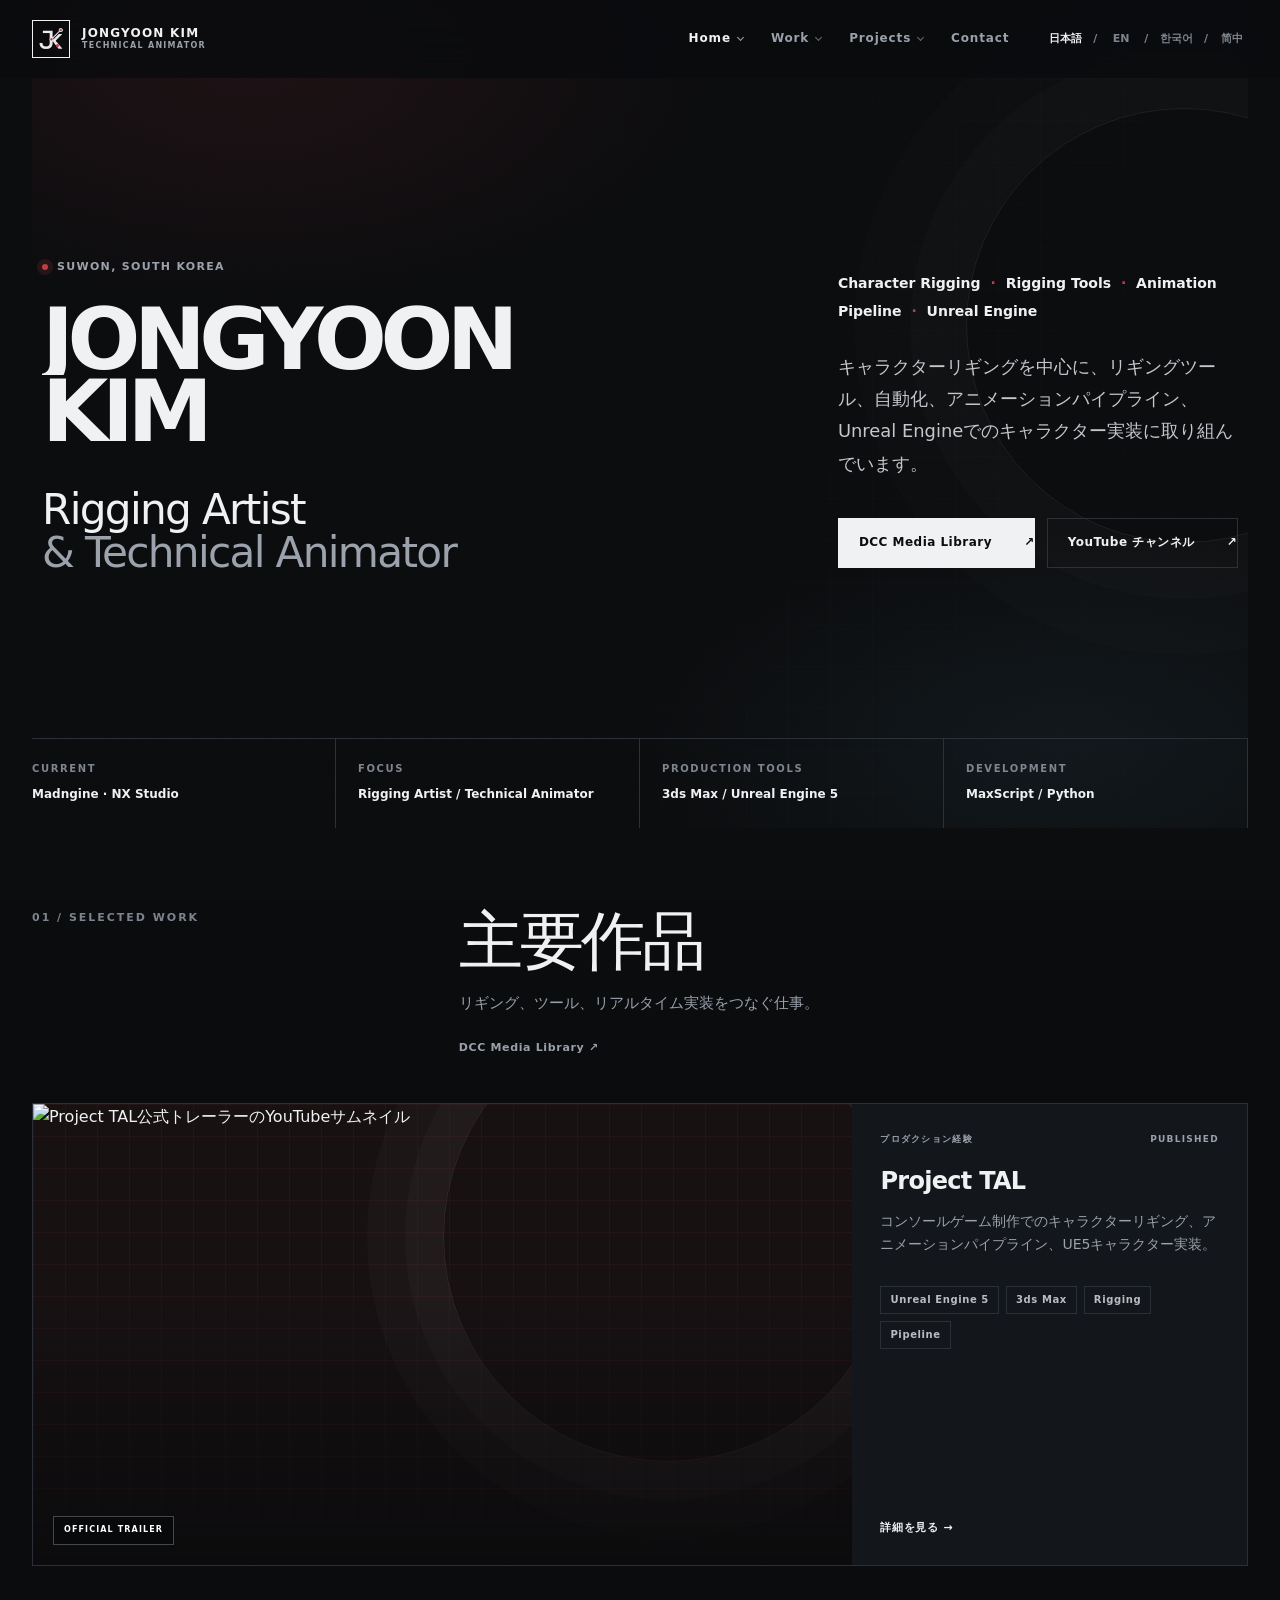
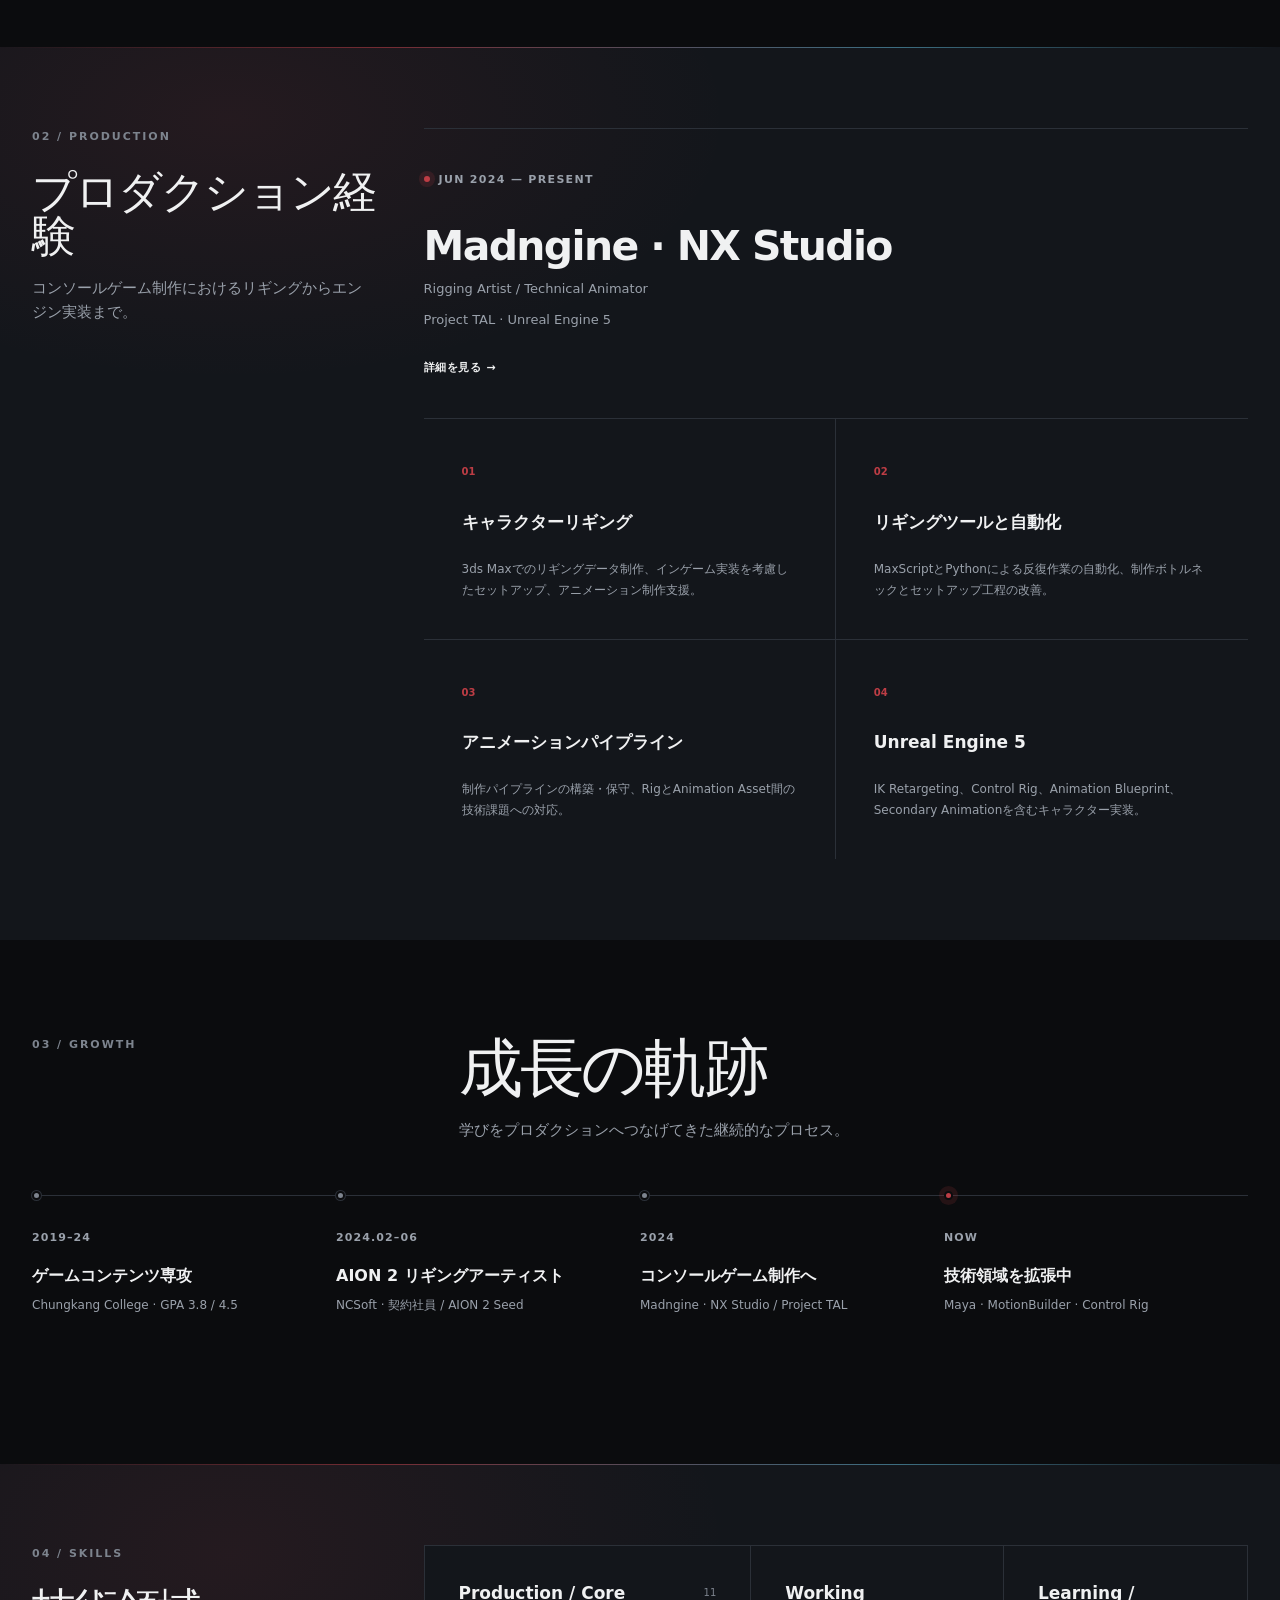
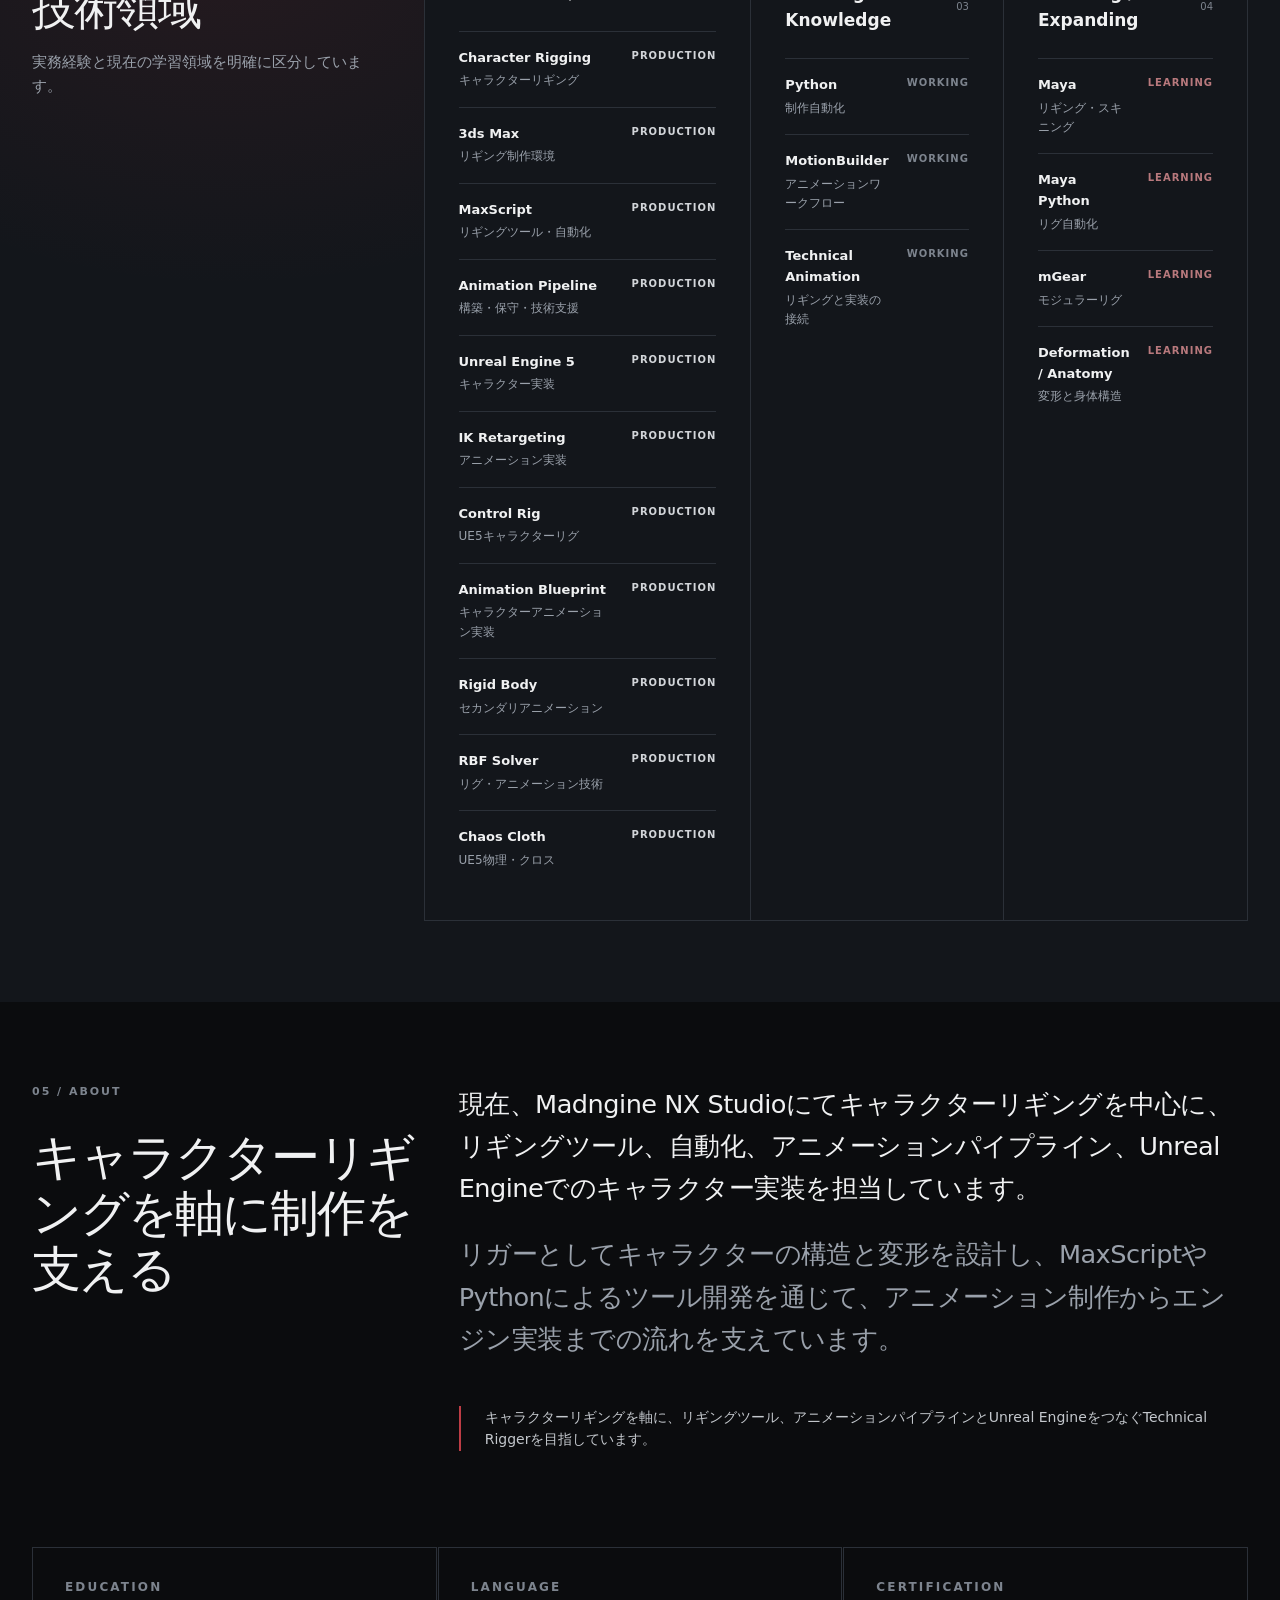
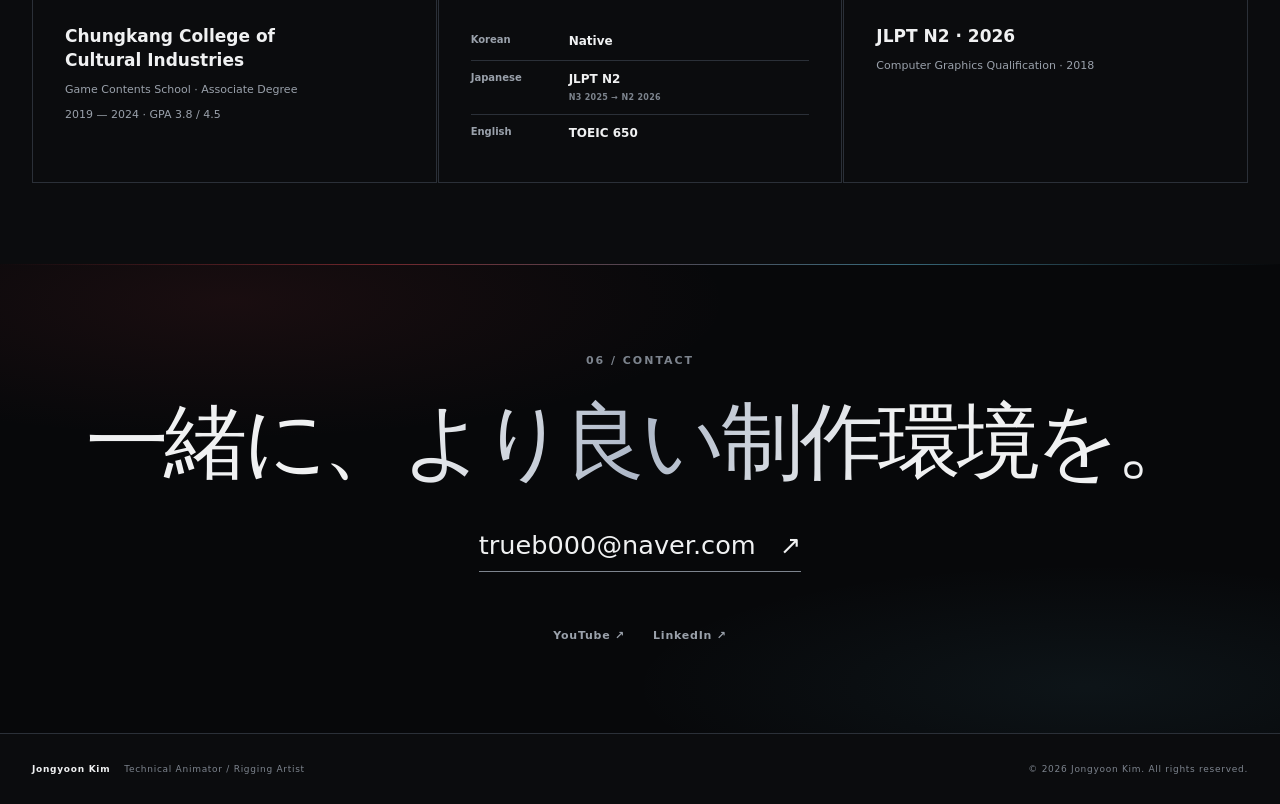
==== index.html @ de1202e3 "Reposition portfolio around rigging expertise" ====
<!doctype html>
<html lang="ja" data-theme="dark">
<head>
  <meta charset="utf-8">
  <meta name="viewport" content="width=device-width, initial-scale=1">
  <meta name="description" content="キャラクターリギング、アニメーションパイプライン、ツール開発、Unreal Engineでのキャラクター実装を専門とするTechnical Animator / Rigging Artist、Jongyoon Kimのポートフォリオ。">
  <meta property="og:title" content="Jongyoon Kim | Technical Animator & Rigging Artist">
  <meta property="og:description" content="Rigging, technical animation, production tools and Unreal Engine 5.">
  <meta property="og:type" content="website">
  <meta property="og:url" content="https://jongyoon-kim000000.github.io/portfolio/">
  <meta property="og:image" content="https://jongyoon-kim000000.github.io/portfolio/assets/icons/jongyoon-kim-mark.png">
  <meta property="og:site_name" content="Jongyoon Kim Portfolio">
  <meta name="twitter:card" content="summary">
  <meta name="theme-color" content="#0b0c0e">
  <link rel="canonical" href="https://jongyoon-kim000000.github.io/portfolio/">
  <link rel="icon" type="image/png" href="assets/icons/jongyoon-kim-mark.png">
  <title>Jongyoon Kim | Technical Animator & Rigging Artist</title>
  <link rel="stylesheet" href="css/reset.css">
  <link rel="stylesheet" href="css/style.css">
  <link rel="stylesheet" href="css/polish.css">
  <script src="data/profile.js" defer></script>
  <script src="data/projects.js" defer></script>
  <script src="data/timeline.js" defer></script>
  <script src="data/translations.js" defer></script>
  <script src="js/i18n.js" defer></script>
  <script src="js/projects.js" defer></script>
  <script src="js/main.js" defer></script>
  <script src="js/visuals.js" defer></script>
</head>
<body>
  <a class="skip-link" href="#main" data-i18n="accessibility.skip">Skip to content</a>

  <!-- Responsive global navigation -->
  <header class="site-header" data-header>
    <div class="shell header-inner">
      <a class="brand" href="#top" aria-label="Jongyoon Kim — Home">
        <span class="brand-mark" aria-hidden="true"><img src="assets/icons/jongyoon-kim-mark.png" alt=""></span>
        <span class="brand-copy">JONGYOON KIM<small>TECHNICAL ANIMATOR</small></span>
      </a>
      <button class="nav-toggle" type="button" aria-expanded="false" aria-controls="primary-nav">
        <span class="sr-only" data-i18n="nav.menu">Menu</span>
        <span></span><span></span>
      </button>
      <nav id="primary-nav" class="primary-nav" aria-label="Primary navigation">
        <div class="nav-item">
          <a href="index.html" aria-current="page" data-i18n="nav.home">Home</a>
          <div class="nav-sub">
            <a href="#work" data-i18n="work.title">主要作品</a>
            <a href="#production" data-i18n="nav.production">Production</a>
            <a href="#growth" data-i18n="nav.growth">Growth</a>
            <a href="#skills" data-i18n="nav.skills">Skills</a>
            <a href="#about" data-i18n="nav.about">About</a>
          </div>
        </div>
        <div class="nav-item">
          <a href="work.html" data-i18n="nav.work">Work</a>
          <div class="nav-sub">
            <a href="work.html" data-i18n="work.libraryCta">DCC Media Library</a>
            <a href="work.html?tool=max" data-i18n="media.category.max">3ds Max</a>
            <a href="work.html?tool=maya" data-i18n="media.category.maya">Maya</a>
            <a href="work.html?tool=motionbuilder" data-i18n="media.category.motionbuilder">MotionBuilder</a>
            <a href="work.html?tool=ue5" data-i18n="media.category.ue5">Unreal Engine 5</a>
          </div>
        </div>
        <div class="nav-item">
          <a href="projects/project-tal.html" data-i18n="nav.projects">Projects</a>
          <div class="nav-sub">
            <a href="projects/serva-me.html">SERVA ME</a>
            <a href="projects/aion2.html">AION 2</a>
            <a href="projects/project-tal.html" data-i18n="media.projectTal">Project TAL</a>
          </div>
        </div>
        <a href="#contact" data-i18n="nav.contact">Contact</a>
      </nav>
      <div class="language-switch" aria-label="Language">
        <button type="button" data-lang="ja" aria-label="日本語" aria-pressed="true">日本語</button>
        <span aria-hidden="true">/</span>
        <button type="button" data-lang="en" aria-label="English" aria-pressed="false">EN</button>
        <span aria-hidden="true">/</span>
        <button type="button" data-lang="ko" aria-label="한국어" aria-pressed="false">한국어</button>
        <span aria-hidden="true">/</span>
        <button type="button" data-lang="zh" aria-label="简体中文" aria-pressed="false">简中</button>
      </div>
    </div>
  </header>

  <main id="main">
    <!-- 01. Hero: career positioning in the first viewport -->
    <section id="top" class="hero shell">
      <div class="hero-grid">
        <div class="hero-copy">
          <p class="eyebrow"><span class="status-dot"></span><span data-i18n="hero.availability">Suwon, South Korea</span></p>
          <h1 aria-label="Jongyoon Kim"><span class="hero-name-line" aria-hidden="true">JONGYOON</span><span class="hero-name-line hero-name-line-second" aria-hidden="true">KIM</span></h1>
          <p class="hero-role">Rigging Artist<br><span>&amp; Technical Animator</span></p>
        </div>
        <div class="hero-intro">
          <p class="hero-focus">Character Rigging <i>·</i> Rigging Tools <i>·</i> Animation Pipeline <i>·</i> Unreal Engine</p>
          <p class="hero-summary" data-i18n="hero.summary">キャラクターリギングを中心に、リギングツール、自動化、アニメーションパイプライン、Unreal Engineでのキャラクター実装に取り組んでいます。</p>
          <div class="hero-actions">
            <a class="button button-primary" href="work.html"><span data-i18n="work.libraryCta">DCC Media Library</span><span aria-hidden="true">↗</span></a>
            <a class="button button-ghost" href="https://youtube.com/@lil_jong_lil" target="_blank" rel="noreferrer"><span data-i18n="hero.channelCta">YouTube Channel</span><span aria-hidden="true">↗</span></a>
          </div>
        </div>
      </div>
      <dl class="quick-info">
        <div><dt data-i18n="quick.current">Current</dt><dd>Madngine · NX Studio</dd></div>
        <div><dt data-i18n="quick.focus">Focus</dt><dd>Rigging Artist / Technical Animator</dd></div>
        <div><dt data-i18n="quick.tools">Production Tools</dt><dd>3ds Max / Unreal Engine 5</dd></div>
        <div><dt data-i18n="quick.development">Development</dt><dd>MaxScript / Python</dd></div>
      </dl>
    </section>

    <!-- Showreel is injected here only when profile.showreel.enabled is true. -->
    <section id="showreel" class="section shell" hidden></section>

    <!-- 03. Data-driven selected work -->
    <section id="work" class="section shell">
      <div class="section-heading">
        <p class="section-index">01 / SELECTED WORK</p>
        <div><h2 data-i18n="work.title">主要作品</h2><p data-i18n="work.intro">リギング、ツール、リアルタイム実装をつなぐ仕事。</p><a class="text-link work-library-cta" href="work.html"><span data-i18n="work.libraryCta">DCC Media Library</span> <span aria-hidden="true">↗</span></a></div>
      </div>
      <div id="project-grid" class="project-grid" aria-live="polite"></div>
    </section>

    <!-- 04. NDA-safe production experience -->
    <section id="production" class="section section-surface">
      <div class="shell">
        <div class="section-heading">
          <p class="section-index">02 / PRODUCTION</p>
          <div><h2 data-i18n="production.title">プロダクション経験</h2><p data-i18n="production.intro">コンソールゲーム制作におけるリギングからエンジン実装まで。</p></div>
        </div>
        <article class="production-card">
          <div class="production-meta">
            <p class="eyebrow"><span class="status-dot"></span>Jun 2024 — Present</p>
            <h3>Madngine · NX Studio</h3>
            <p>Rigging Artist / Technical Animator</p>
            <p>Project TAL · Unreal Engine 5</p>
            <a class="text-link" href="projects/project-tal.html" data-i18n="common.viewBreakdown">View Breakdown →</a>
          </div>
          <div class="responsibility-grid" id="responsibility-grid"></div>
        </article>
      </div>
    </section>

    <!-- 05. Career, technical and language growth -->
    <section id="growth" class="section shell">
      <div class="section-heading">
        <p class="section-index">03 / GROWTH</p>
        <div><h2 data-i18n="growth.title">成長の軌跡</h2><p data-i18n="growth.intro">学びをプロダクションへつなげてきた継続的なプロセス。</p></div>
      </div>
      <ol id="timeline" class="timeline"></ol>
      <div id="community-experience" class="community-experience"></div>
    </section>

    <!-- 06. Skills are grouped by honest status, not percentage bars. -->
    <section id="skills" class="section section-surface">
      <div class="shell">
        <div class="section-heading">
          <p class="section-index">04 / SKILLS</p>
          <div><h2 data-i18n="skills.title">技術領域</h2><p data-i18n="skills.intro">実務経験と現在の学習領域を明確に区分しています。</p></div>
        </div>
        <div id="skill-groups" class="skill-groups"></div>
      </div>
    </section>

    <!-- 07. Concise professional summary -->
    <section id="about" class="section shell about-grid">
      <div class="section-heading section-heading-stacked">
        <p class="section-index">05 / ABOUT</p>
        <h2 data-i18n="about.title">技術で制作の流れをつなぐ</h2>
      </div>
      <div class="about-copy">
        <p data-i18n="about.p1">現在、Madngine NX Studioにてキャラクターリギングを中心に、リギングツール、自動化、アニメーションパイプライン、Unreal Engineでのキャラクター実装を担当しています。</p>
        <p data-i18n="about.p2">リガーとしてキャラクターの構造と変形を設計し、MaxScriptやPythonによるツール開発を通じて、アニメーション制作からエンジン実装までの流れを支えています。</p>
        <blockquote data-i18n="about.goal">キャラクターリギングを軸に、リギングツール、アニメーションパイプラインとUnreal EngineをつなぐTechnical Riggerを目指しています。</blockquote>
      </div>
      <!-- Supporting credentials (merged into About) -->
      <div class="credentials">
        <article><p class="section-index" data-i18n="credentials.education">EDUCATION</p><h3>Chungkang College of<br>Cultural Industries</h3><p>Game Contents School · Associate Degree</p><p>2019 — 2024 · GPA 3.8 / 4.5</p></article>
        <article><p class="section-index" data-i18n="credentials.language">LANGUAGE</p><dl class="language-list"><div><dt data-i18n="credentials.koreanLabel">Korean</dt><dd data-i18n="credentials.native">Native</dd></div><div><dt data-i18n="credentials.japaneseLabel">Japanese</dt><dd>JLPT N2<small data-i18n="credentials.progress">N3 2025 → N2 2026</small></dd></div><div><dt data-i18n="credentials.englishLabel">English</dt><dd>TOEIC 650</dd></div></dl></article>
        <article><p class="section-index" data-i18n="credentials.certification">CERTIFICATION</p><h3>JLPT N2 · 2026</h3><p data-i18n="credentials.cg">Computer Graphics Qualification · 2018</p></article>
      </div>
    </section>

    <!-- 09. Public contact details only -->
    <section id="contact" class="contact section-surface">
      <div class="shell contact-inner">
        <p class="section-index">06 / CONTACT</p>
        <h2 data-i18n="contact.title">一緒に、より良い制作環境を。</h2>
        <a class="contact-email" href="mailto:trueb000@naver.com">trueb000@naver.com <span aria-hidden="true">↗</span></a>
        <div class="social-links">
          <a href="https://youtube.com/@lil_jong_lil" target="_blank" rel="noreferrer">YouTube ↗</a>
          <a href="https://www.linkedin.com/in/liljonglil" target="_blank" rel="noreferrer">LinkedIn ↗</a>
        </div>
      </div>
    </section>
  </main>

  <footer class="site-footer">
    <div class="shell"><div><strong>Jongyoon Kim</strong><span>Technical Animator / Rigging Artist</span></div><p>© <span id="current-year"></span> Jongyoon Kim. All rights reserved.</p></div>
  </footer>
</body>
</html>
---- css/style.css ----
:root{--bg-deep:#07080a;--bg:#0b0c0e;--surface:#13161b;--surface-2:#191d24;--surface-3:#20252e;--text:#f0f1f2;--muted:#9aa1ab;--faint:#7d848e;--border:#2b3038;--border-bright:rgba(255,255,255,.10);--accent:#bd3d45;--accent-bright:#e0565f;--accent-soft:rgba(189,61,69,.15);--accent-2:#5fb6d4;--accent-2-soft:rgba(95,182,212,.12);--grad-accent:linear-gradient(120deg,var(--accent-bright),var(--accent) 55%,#7c333c);--grad-duo:linear-gradient(135deg,rgba(189,61,69,.14),rgba(95,182,212,.09));--grad-line:linear-gradient(90deg,transparent,var(--accent) 30%,var(--accent-2) 70%,transparent);--grad-text:linear-gradient(105deg,#f0f1f2 30%,#aeb8c8 50%,#f0f1f2 70%);--glow-accent:0 0 44px rgba(189,61,69,.28);--glow-cyan:0 0 44px rgba(95,182,212,.20);--shadow-1:0 2px 10px rgba(0,0,0,.35);--shadow-2:0 14px 40px rgba(0,0,0,.45),0 0 0 1px var(--border-bright);--shadow-3:0 28px 80px rgba(0,0,0,.55),0 0 0 1px var(--border-bright);--ambient-red:radial-gradient(ellipse 60% 45% at 18% 8%,rgba(189,61,69,.10),transparent 65%);--ambient-cyan:radial-gradient(ellipse 55% 40% at 85% 90%,rgba(95,182,212,.07),transparent 65%);--shell:min(1240px,calc(100vw - 64px));--header:78px;--ease:cubic-bezier(.2,.7,.2,1);--ease-spring:cubic-bezier(.34,1.56,.64,1);--space-section:clamp(72px,9vh,104px);--space-heading:44px}
html{background:var(--bg);color:var(--text);font-family:Inter,"Noto Sans JP","Noto Sans KR",system-ui,-apple-system,BlinkMacSystemFont,"Segoe UI",sans-serif;font-size:16px}body{min-width:320px;background:var(--bg);line-height:1.6;overflow-x:hidden}.shell{width:var(--shell);margin-inline:auto}.sr-only{position:absolute;width:1px;height:1px;padding:0;margin:-1px;overflow:hidden;clip:rect(0,0,0,0);white-space:nowrap;border:0}.skip-link{position:fixed;z-index:1000;left:16px;top:-60px;background:var(--text);color:var(--bg);padding:10px 16px}.skip-link:focus{top:16px}a:focus-visible,button:focus-visible{outline:2px solid var(--text);outline-offset:4px}
.site-header{height:var(--header);position:fixed;inset:0 0 auto;z-index:100;background:rgba(11,12,14,.88);border-bottom:1px solid transparent;backdrop-filter:blur(18px);transition:border-color .2s}.site-header.is-scrolled{border-color:var(--border)}.header-inner{height:100%;display:flex;align-items:center;gap:36px}.brand{display:flex;align-items:center;gap:12px;margin-right:auto}.brand-mark{display:grid;place-items:center;width:38px;height:38px;border:1px solid var(--text);font-size:12px;font-weight:800;letter-spacing:.08em}.brand-copy{display:flex;flex-direction:column;font-size:12px;font-weight:750;letter-spacing:.1em;line-height:1.25}.brand-copy small{color:var(--muted);font-size:8px;letter-spacing:.16em}.primary-nav{display:flex;align-items:center;gap:28px}.primary-nav a{color:var(--muted);font-size:12px;font-weight:650;letter-spacing:.07em;transition:color .2s}.primary-nav a:hover,.primary-nav a[aria-current="true"]{color:var(--text)}.language-switch{display:flex;align-items:center;gap:7px;color:var(--faint);font-size:11px;font-weight:800;letter-spacing:.08em}.language-switch button{border:0;background:none;color:var(--faint);padding:4px;cursor:pointer}.language-switch button[aria-pressed="true"]{color:var(--text)}.nav-toggle{display:none;border:0;background:none;color:var(--text);padding:10px}.nav-toggle span:not(.sr-only){display:block;width:22px;height:1px;background:currentColor;margin:6px 0;transition:transform .2s}
.hero{min-height:min(92svh,900px);padding-top:calc(var(--header) + 72px);display:flex;flex-direction:column;justify-content:flex-end;background-image:var(--ambient-red),var(--ambient-cyan)}.hero-grid{display:grid;grid-template-columns:minmax(0,1.2fr) minmax(320px,.8fr);gap:9vw;align-items:end;margin:auto 0}.eyebrow{display:flex;align-items:center;gap:9px;color:var(--muted);font-size:11px;font-weight:700;letter-spacing:.12em;text-transform:uppercase}.status-dot{width:6px;height:6px;background:var(--accent);border-radius:50%;box-shadow:0 0 0 5px var(--accent-soft)}.hero h1{margin-top:22px;font-weight:800;letter-spacing:-.075em;line-height:.78}.hero-role{margin-top:36px;font-size:clamp(28px,3.3vw,52px);font-weight:300;letter-spacing:-.04em;line-height:1.02}.hero-role span{color:var(--muted)}.hero-intro{padding-bottom:6px}.hero-focus{max-width:590px;color:var(--text);font-size:14px;font-weight:650;line-height:2}.hero-focus i{color:var(--accent);font-style:normal;margin:0 5px}.hero-summary{max-width:600px;margin-top:26px;color:#c3c7cd;font-size:clamp(16px,1.4vw,20px);line-height:1.8}.hero-actions{display:flex;gap:12px;margin-top:38px}.button{min-height:50px;display:inline-flex;align-items:center;justify-content:space-between;gap:32px;padding:0 20px;border:1px solid var(--border);font-size:12px;font-weight:750;letter-spacing:.04em;transition:background .2s,border-color .2s,color .2s}.button-primary{background:var(--text);border-color:var(--text);color:var(--bg)}.button-primary:hover{background:var(--accent);border-color:var(--accent);color:#fff}.button-ghost:hover{border-color:var(--text)}.quick-info{display:grid;grid-template-columns:repeat(4,1fr);margin-top:56px;border-top:1px solid var(--border)}.quick-info>div{padding:22px 22px 24px 0;border-right:1px solid var(--border)}.quick-info>div:not(:first-child){padding-left:22px}.quick-info dt{color:var(--faint);font-size:9px;font-weight:800;letter-spacing:.16em;text-transform:uppercase}.quick-info dd{margin-top:8px;font-size:12px;font-weight:600}
.section{padding-block:var(--space-section)}.section-surface{position:relative;background-color:var(--surface);background-image:var(--ambient-red)}.section-surface::after{content:"";position:absolute;left:0;right:0;top:0;height:1px;background:var(--grad-line);opacity:.55}.section-heading{display:grid;grid-template-columns:1fr 2fr;gap:32px;margin-bottom:var(--space-heading);align-items:start}.section-heading h2{font-size:clamp(38px,5vw,72px);font-weight:500;letter-spacing:-.045em;line-height:1}.section-heading>div>p{max-width:580px;margin-top:18px;color:var(--muted);font-size:15px}.section-index{color:var(--faint);font-size:10px;font-weight:800;letter-spacing:.18em}.project-grid{display:grid;grid-template-columns:repeat(2,minmax(0,1fr));gap:18px}.project-card{border:1px solid var(--border);background:var(--surface);overflow:hidden;transition:transform .25s var(--ease),border-color .25s}.project-card:hover{transform:translateY(-4px);border-color:#4a4f56}.project-visual{aspect-ratio:16/9;position:relative;display:flex;align-items:flex-end;padding:24px;overflow:hidden;background-color:#121419;background-image:linear-gradient(rgba(255,255,255,.04) 1px,transparent 1px),linear-gradient(90deg,rgba(255,255,255,.04) 1px,transparent 1px);background-size:32px 32px}.project-visual::before{content:"";position:absolute;width:55%;aspect-ratio:1;border:1px solid rgba(255,255,255,.16);border-radius:50%;top:-20%;right:-5%;box-shadow:0 0 0 38px rgba(255,255,255,.025),0 0 0 76px rgba(255,255,255,.018)}.project-visual::after{content:"";position:absolute;left:0;right:0;bottom:0;height:60%;background:linear-gradient(transparent,rgba(8,9,11,.8))}.project-visual.production{background-color:#171112;background-image:linear-gradient(rgba(189,61,69,.08) 1px,transparent 1px),linear-gradient(90deg,rgba(189,61,69,.08) 1px,transparent 1px);background-size:32px 32px}.visual-label{position:relative;z-index:1;display:flex;flex-direction:column;font-size:clamp(26px,3.2vw,48px);font-weight:750;letter-spacing:-.05em;line-height:.9}.visual-label small{margin-bottom:10px;color:var(--muted);font-size:9px;letter-spacing:.16em}.project-card-body{padding:28px}.project-card-topline{display:flex;justify-content:space-between;gap:16px;color:var(--muted);font-size:9px;font-weight:750;letter-spacing:.14em;text-transform:uppercase}.project-card h3{margin-top:16px;font-size:24px;letter-spacing:-.03em}.project-card-summary{min-height:52px;margin-top:10px;color:var(--muted);font-size:14px}.tag-list{display:flex;flex-wrap:wrap;gap:7px;margin-top:24px}.tag{padding:5px 9px;border:1px solid var(--border);color:#b9bdc3;font-size:9px;font-weight:700;letter-spacing:.06em}.text-link{display:inline-block;margin-top:28px;font-size:11px;font-weight:750;letter-spacing:.06em}.project-card:hover .text-link{color:#fff}.production-card{display:grid;grid-template-columns:.78fr 1.22fr;border-top:1px solid var(--border)}.production-meta{padding:42px 48px 40px 0;border-right:1px solid var(--border)}.production-meta h3{margin-top:36px;font-size:clamp(28px,3.2vw,48px);letter-spacing:-.04em;line-height:1.1}.production-meta>p:not(.eyebrow){margin-top:10px;color:var(--muted);font-size:13px}.responsibility-grid{display:grid;grid-template-columns:repeat(2,1fr)}.responsibility{padding:38px;border-right:1px solid var(--border);border-bottom:1px solid var(--border)}.responsibility:nth-child(even){border-right:0}.responsibility:nth-last-child(-n+2){border-bottom:0}.responsibility .number{color:var(--accent);font-size:10px;font-weight:800}.responsibility h4{margin-top:26px;font-size:17px}.responsibility p{margin-top:10px;color:var(--muted);font-size:12px;line-height:1.75}.timeline{display:grid;grid-template-columns:repeat(auto-fit,minmax(0,1fr));position:relative}.timeline::before{content:"";position:absolute;left:0;right:0;top:7px;height:1px;background:var(--border)}.timeline-item{position:relative;padding:35px 28px 0 0}.timeline-item::before{content:"";position:absolute;top:3px;left:0;width:9px;height:9px;border:2px solid var(--bg);background:var(--faint);border-radius:50%;box-shadow:0 0 0 1px var(--border)}.timeline-item.current::before{background:var(--accent);box-shadow:0 0 0 5px var(--accent-soft)}.timeline-year{color:var(--muted);font-size:11px;font-weight:800;letter-spacing:.1em}.timeline-item h3{margin-top:16px;font-size:16px;line-height:1.35}.timeline-item p{margin-top:10px;color:var(--muted);font-size:11px}.skill-groups{display:grid;grid-template-columns:1.15fr .85fr .85fr;gap:1px;background:var(--border);border:1px solid var(--border)}.skill-group{background:var(--surface);padding:34px}.skill-group-heading{display:flex;align-items:center;justify-content:space-between;padding-bottom:24px;border-bottom:1px solid var(--border)}.skill-group-heading h3{font-size:17px}.skill-count{color:var(--faint);font-size:10px}.skill-list li{display:flex;align-items:flex-start;justify-content:space-between;gap:18px;padding:16px 0;border-bottom:1px solid var(--border)}.skill-list li:last-child{border-bottom:0}.skill-name{font-size:13px;font-weight:650}.skill-detail{display:block;margin-top:3px;color:var(--muted);font-size:10px;font-weight:400}.skill-status{flex:none;color:var(--faint);font-size:8px;font-weight:800;letter-spacing:.1em;text-transform:uppercase}.skill-status.production{color:#d2d5d9}.skill-status.learning{color:#b8797d}.about-grid{display:grid;grid-template-columns:1fr 2fr;gap:32px}.section-heading-stacked{display:block;margin:0}.section-heading-stacked h2{max-width:420px;margin-top:30px}.about-copy{max-width:780px}.about-copy>p{font-size:clamp(18px,2vw,26px);font-weight:350;letter-spacing:-.02em;line-height:1.65}.about-copy>p+p{margin-top:24px;color:var(--muted)}.about-copy blockquote{margin-top:46px;padding-left:24px;border-left:2px solid var(--accent);color:#c4c8cd;font-size:14px}.credentials{grid-column:1/-1;display:grid;grid-template-columns:repeat(3,1fr);gap:1px;margin-top:64px}.credentials article{padding:30px 32px;border:1px solid var(--border)}.credentials h3{margin-top:28px;font-size:17px;line-height:1.4}.credentials article>p:not(.section-index){margin-top:8px;color:var(--muted);font-size:11px}.contact{padding-block:88px;background-color:var(--bg-deep);background-image:var(--ambient-red),var(--ambient-cyan)}.contact-inner{text-align:center}.contact h2{margin-top:28px;font-size:clamp(42px,6.5vw,92px);font-weight:450;letter-spacing:-.055em;line-height:1.05;color:transparent;background:var(--grad-text);background-clip:text;-webkit-background-clip:text}.contact-email{display:inline-flex;gap:24px;margin-top:40px;padding-bottom:5px;border-bottom:1px solid var(--faint);font-size:clamp(17px,2vw,26px)}.social-links{display:flex;justify-content:center;flex-wrap:wrap;gap:28px;margin-top:55px}.social-links a{color:var(--muted);font-size:11px;font-weight:700;letter-spacing:.07em}.social-links a:hover{color:var(--text)}.site-footer{border-top:1px solid var(--border);padding-block:28px}.site-footer .shell{display:flex;justify-content:space-between;align-items:center;color:var(--faint);font-size:9px;letter-spacing:.08em}.site-footer .shell>div{display:flex;gap:14px}.site-footer strong{color:var(--text)}
@media(max-width:900px){:root{--shell:min(100% - 40px,760px)}.primary-nav{position:fixed;inset:var(--header) 0 auto;background:var(--bg);border-bottom:1px solid var(--border);padding:28px 20px;display:none;flex-direction:column;align-items:flex-start;gap:22px}.primary-nav.is-open{display:flex}.primary-nav a{font-size:16px}.nav-toggle{display:block}.language-switch{margin-left:0}.hero{min-height:auto;padding-top:150px}.hero-grid{grid-template-columns:1fr;gap:60px}.hero-intro{max-width:660px}.quick-info{grid-template-columns:repeat(2,1fr)}.quick-info>div:nth-child(2){border-right:0}.quick-info>div:nth-child(n+3){border-top:1px solid var(--border)}.section-heading,.about-grid{grid-template-columns:1fr;gap:24px}.project-grid{grid-template-columns:1fr}.project-card-summary{min-height:0}.production-card{grid-template-columns:1fr}.production-meta{border-right:0;border-bottom:1px solid var(--border);padding-right:0}.timeline{grid-template-columns:repeat(2,1fr);gap:38px 0}.timeline::before{display:none}.timeline-item{padding-top:24px;border-top:1px solid var(--border)}.timeline-item::before{top:-5px}.skill-groups{grid-template-columns:1fr}.credentials{grid-template-columns:1fr}.site-footer .shell{align-items:flex-start}.site-footer .shell>div{flex-direction:column;gap:2px}}
@media(max-width:600px){:root{--shell:calc(100% - 32px);--header:68px}.brand-copy{display:none}.header-inner{gap:14px}.nav-toggle{margin-left:auto}.language-switch{order:2}.hero{padding-top:120px}.hero-role{margin-top:26px}.hero-actions{flex-direction:column;align-items:stretch}.quick-info{grid-template-columns:1fr}.quick-info>div,.quick-info>div:not(:first-child){padding:18px 0;border-right:0;border-top:1px solid var(--border)}.section-heading{margin-bottom:42px}.section-heading h2{font-size:38px}.project-card-body{padding:22px}.production-meta{padding-top:30px}.responsibility-grid{grid-template-columns:1fr}.responsibility,.responsibility:nth-child(even),.responsibility:nth-last-child(-n+2){padding:28px 0;border-right:0;border-bottom:1px solid var(--border)}.responsibility:last-child{border-bottom:0}.timeline{grid-template-columns:1fr;gap:28px}.skill-group{padding:26px 22px}.about-copy>p{font-size:18px}.credentials article{padding:26px 22px}.contact{padding-block:80px}.contact h2{font-size:42px}.site-footer .shell{flex-direction:column;gap:20px}}
@media(prefers-reduced-motion:reduce){html{scroll-behavior:auto}*,*::before,*::after{animation-duration:.01ms!important;animation-iteration-count:1!important;transition-duration:.01ms!important}}
.community-experience{margin-top:64px}.community-card{display:grid;grid-template-columns:1fr 2fr;gap:32px;padding:34px;border:1px solid var(--border);background:linear-gradient(110deg,var(--surface),rgba(189,61,69,.055))}.community-card h3{margin-top:16px;font-size:24px;letter-spacing:-.03em}.community-card .community-period{color:var(--muted);font-size:11px}.community-copy{display:grid;grid-template-columns:1fr 1fr;gap:18px}.community-copy div{padding:20px;border-left:1px solid var(--border)}.community-copy strong{display:block;font-size:12px}.community-copy p{margin-top:8px;color:var(--muted);font-size:11px;line-height:1.75}@media(max-width:700px){.community-card,.community-copy{grid-template-columns:1fr}.community-copy div{padding:18px 0;border-left:0;border-top:1px solid var(--border)}}
.project-thumbnail{position:absolute;inset:0;width:100%;height:100%;object-fit:cover;transition:transform .45s var(--ease)}.project-card:hover .project-thumbnail{transform:scale(1.025)}.media-source{position:absolute;z-index:2;left:20px;bottom:20px;padding:7px 10px;background:rgba(8,9,11,.82);border:1px solid rgba(255,255,255,.25);color:#fff;font-size:8px;font-weight:800;letter-spacing:.14em}.project-grid.is-single{grid-template-columns:1fr}.project-grid>.project-card:first-child{grid-column:1/-1}.project-grid>.project-card:first-child>a{display:grid;grid-template-columns:minmax(0,1.35fr) minmax(330px,.65fr)}.project-grid>.project-card:first-child .project-visual{aspect-ratio:16/9}.project-grid>.project-card:first-child .project-card-body{display:flex;flex-direction:column;justify-content:center}.project-grid>.project-card:first-child .text-link{margin-top:auto;padding-top:28px}@media(max-width:900px){.project-grid>.project-card:first-child>a{display:block}.project-grid>.project-card:first-child .text-link{margin-top:28px;padding-top:0}}
.hero{--motion-x:0;--motion-y:0;position:relative;isolation:isolate}.hero>*{position:relative;z-index:1}.hero::before{content:"";position:absolute;z-index:0;inset:var(--header) -18vw 0 38%;pointer-events:none;opacity:.28;background-image:linear-gradient(rgba(255,255,255,.035) 1px,transparent 1px),linear-gradient(90deg,rgba(255,255,255,.035) 1px,transparent 1px);background-size:42px 42px;mask-image:linear-gradient(110deg,transparent 4%,#000 45%,transparent 92%);transform:translate(calc(var(--motion-x) * -7px),calc(var(--motion-y) * -7px));animation:hero-grid-drift 18s linear infinite}.hero::after{content:"";position:absolute;z-index:0;width:clamp(260px,34vw,560px);aspect-ratio:1;right:-12vw;top:12vh;border:1px solid rgba(255,255,255,.08);border-radius:50%;pointer-events:none;box-shadow:0 0 0 56px rgba(255,255,255,.012),0 0 0 112px rgba(255,255,255,.008);transform:translate(calc(var(--motion-x) * 12px),calc(var(--motion-y) * 12px));transition:transform .8s var(--ease);animation:hero-orbit-breathe 8s ease-in-out infinite}.hero h1{overflow:visible}.hero-name-line{display:block;width:max-content;transform-origin:left bottom;animation:hero-name-in .9s var(--ease) both}.hero-name-line-second{animation-delay:.12s}.hero .eyebrow{animation:hero-rise-in .65s .05s var(--ease) both}.hero-role{animation:hero-rise-in .75s .28s var(--ease) both}.hero-intro{animation:hero-rise-in .75s .4s var(--ease) both}.quick-info{animation:hero-rise-in .7s .56s var(--ease) both}.status-dot{animation:status-pulse 2.8s ease-in-out infinite}@keyframes hero-name-in{from{opacity:0;transform:translateY(52px) skewY(3deg)}to{opacity:1;transform:translateY(0) skewY(0)}}@keyframes hero-rise-in{from{opacity:0;transform:translateY(22px)}to{opacity:1;transform:translateY(0)}}@keyframes hero-grid-drift{to{background-position:42px 42px}}@keyframes hero-orbit-breathe{0%,100%{opacity:.55}50%{opacity:1}}@keyframes status-pulse{0%,100%{box-shadow:0 0 0 5px var(--accent-soft)}50%{box-shadow:0 0 0 9px rgba(189,61,69,0)}}@media(max-width:900px){.hero::before{inset:var(--header) -20vw 0 20%}.hero::after{right:-28vw;top:18vh}}@media(prefers-reduced-motion:reduce){.hero::before,.hero::after,.hero-name-line,.hero .eyebrow,.hero-role,.hero-intro,.quick-info,.status-dot{animation:none!important}.hero::before,.hero::after{transform:none!important}}
.language-list{margin-top:26px}.language-list>div{display:grid;grid-template-columns:86px 1fr;gap:12px;padding:9px 0;border-bottom:1px solid var(--border)}.language-list>div:last-child{border-bottom:0}.language-list dt{color:var(--muted);font-size:10px;font-weight:650}.language-list dd{color:var(--text);font-size:12px;font-weight:700}.language-list small{display:block;margin-top:3px;color:var(--faint);font-size:8px;font-weight:600;letter-spacing:.04em}
.nav-item{position:relative;height:var(--header);display:flex;align-items:center}.nav-item>a{display:inline-flex;align-items:center;gap:7px;color:var(--muted);font-size:12px;font-weight:650;letter-spacing:.07em;transition:color .2s}.nav-item>a::after{content:"";width:5px;height:5px;margin-top:-3px;border-right:1px solid currentColor;border-bottom:1px solid currentColor;transform:rotate(45deg);opacity:.65}.nav-item:hover>a,.nav-item:focus-within>a{color:var(--text)}.nav-sub{position:absolute;top:100%;left:-22px;min-width:212px;padding:10px 0;background:rgba(13,15,18,.96);backdrop-filter:blur(16px);border:1px solid var(--border);box-shadow:var(--shadow-2);opacity:0;visibility:hidden;transform:translateY(10px);transition:opacity .2s var(--ease),transform .2s var(--ease),visibility .2s}.nav-sub::before{content:"";position:absolute;top:0;left:0;right:0;height:1px;background:var(--grad-line);opacity:.7}.nav-item:hover .nav-sub,.nav-item:focus-within .nav-sub{opacity:1;visibility:visible;transform:translateY(0)}.nav-sub a{display:block;padding:10px 22px;color:var(--muted);font-size:11px;font-weight:650;letter-spacing:.06em;transition:color .15s,background .15s}.nav-sub a:hover{color:var(--text);background:rgba(255,255,255,.045)}.button{white-space:nowrap}@media(max-width:900px){.nav-item{display:block;height:auto}.nav-item>a{font-size:16px}.nav-item>a::after{display:none}.nav-sub{position:static;opacity:1;visibility:visible;transform:none;background:none;border:0;box-shadow:none;backdrop-filter:none;min-width:0;margin:12px 0 4px 2px;padding:0 0 0 16px;border-left:1px solid var(--border);display:grid;gap:14px}.nav-sub::before{display:none}.nav-sub a{padding:0;font-size:13px}}
.hero-name-line{color:transparent;background:linear-gradient(110deg,#f0f1f2 0%,#f0f1f2 38%,#ffffff 46%,#aeb8c8 49%,#ffffff 52%,#f0f1f2 60%,#f0f1f2 100%);background-size:260% 100%;background-position:100% 50%;background-clip:text;-webkit-background-clip:text;animation:hero-name-in .9s var(--ease) both,hero-name-glint 7s 1.5s ease-in-out infinite}.hero-name-line-second{animation-delay:.12s,1.65s}@media(prefers-reduced-motion:reduce){.hero-name-line{color:var(--text);background:none!important;-webkit-text-fill-color:currentColor;animation:none!important}}
.hero-name-line{animation:hero-name-in .9s var(--ease) both,hero-name-glint 5.6s .9s ease-in-out infinite,hero-name-electric 5.6s 2.7s steps(1,end) infinite}.hero-name-line-second{animation-delay:.12s,1.05s,2.84s}@keyframes hero-name-glint{0%,45%{background-position:110% 50%;text-shadow:none}64%{background-position:-45% 50%;text-shadow:0 0 30px rgba(225,232,242,.2)}65%,100%{background-position:-45% 50%;text-shadow:none}}@media(prefers-reduced-motion:reduce){.hero-name-line{translate:0!important;filter:none!important}}
.hero{overflow:clip}.hero h1{max-width:100%}@media(max-width:600px){.hero-name-line{max-width:100%}}
body{position:relative}main,.site-footer{position:relative;z-index:1}.scroll-progress{--scroll-progress:0;position:fixed;z-index:250;left:0;top:0;width:100%;height:2px;pointer-events:none;background:var(--grad-line);transform:scaleX(var(--scroll-progress));transform-origin:left center;box-shadow:0 0 14px rgba(189,61,69,.55)}.reveal-item{opacity:0;transform:translateY(24px);transition:opacity .7s var(--ease),transform .7s var(--ease)}.reveal-item.reveal-left{transform:translateX(-28px)}.reveal-item.reveal-scale{transform:translateY(18px) scale(.97)}.reveal-item.is-visible{opacity:1;transform:none}.button{position:relative;overflow:hidden}.button::before{content:"";position:absolute;inset:-2px auto -2px -45%;width:35%;pointer-events:none;background:linear-gradient(90deg,transparent,rgba(255,255,255,.35),transparent);transform:skewX(-18deg);transition:left .55s var(--ease)}.button:hover::before{left:120%}.quick-info{position:relative;overflow:hidden}.quick-info::before{content:"";position:absolute;z-index:2;left:-24%;top:-1px;width:24%;height:2px;background:linear-gradient(90deg,transparent,var(--accent),#f4f6f8,transparent);animation:quick-scan 7s 1.8s var(--ease) infinite}@keyframes quick-scan{0%,58%{left:-24%;opacity:0}62%{opacity:1}78%{left:100%;opacity:1}79%,100%{left:100%;opacity:0}}.project-card,.media-card,.credentials article{transition:transform .28s var(--ease),border-color .28s,box-shadow .28s}.project-card:hover,.media-card:hover,.credentials article:hover{border-color:#454b54;box-shadow:var(--shadow-2)}@media(prefers-reduced-motion:reduce){.reveal-item{opacity:1;transform:none;filter:none;transition:none}.quick-info::before{display:none}.scroll-progress{box-shadow:none}.button::before{display:none}}
/* Generative placeholder visuals: index-driven hue rotation + 3 rigging-themed patterns */
.project-visual{--h:calc(var(--i,0) * 47);background-color:#101319}.project-card:nth-child(3n+1) .project-visual:not(.production){background-image:repeating-radial-gradient(ellipse 120% 90% at 75% -10%,transparent 0 26px,hsl(calc(354 + var(--h)) 45% 55% / .13) 26px 27px),linear-gradient(180deg,transparent 40%,rgba(8,9,11,.85))}.project-card:nth-child(3n+2) .project-visual:not(.production){background-image:radial-gradient(circle 5px at 22% 30%,hsl(calc(354 + var(--h)) 60% 60% / .9) 98%,transparent),radial-gradient(circle 4px at 55% 62%,hsl(calc(354 + var(--h)) 60% 60% / .7) 98%,transparent),radial-gradient(circle 6px at 78% 24%,hsl(calc(354 + var(--h)) 60% 60% / .8) 98%,transparent),radial-gradient(circle 3px at 40% 80%,rgba(255,255,255,.5) 98%,transparent),linear-gradient(31deg,transparent 49.7%,rgba(255,255,255,.14) 49.7% 50.3%,transparent 50.3%),linear-gradient(-24deg,transparent 49.6%,rgba(255,255,255,.10) 49.6% 50.4%,transparent 50.4%),linear-gradient(180deg,transparent 40%,rgba(8,9,11,.85))}.project-card:nth-child(3n) .project-visual:not(.production){background-image:repeating-linear-gradient(115deg,transparent 0 34px,hsl(calc(354 + var(--h)) 40% 58% / .10) 34px 35px),radial-gradient(circle 4px at 18% 70%,rgba(255,255,255,.55) 98%,transparent),radial-gradient(circle 4px at 42% 52%,rgba(255,255,255,.45) 98%,transparent),radial-gradient(circle 4px at 66% 40%,rgba(255,255,255,.35) 98%,transparent),radial-gradient(circle 4px at 88% 34%,hsl(calc(354 + var(--h)) 60% 62% / .9) 98%,transparent),linear-gradient(180deg,transparent 40%,rgba(8,9,11,.85))}.project-visual::before{border-color:hsl(calc(354 + var(--h)) 30% 60% / .18)}.project-card:hover .project-visual{background-position:0 -4px}
/* Sticky heading rail: production/skills keep index+h2 in view while content scrolls (desktop only) */
@media(min-width:901px){#production .shell,#skills .shell{display:grid;grid-template-columns:minmax(0,1fr) minmax(0,2.4fr);gap:48px;align-items:start}#production .section-heading,#skills .section-heading{display:block;margin-bottom:0;position:sticky;top:calc(var(--header) + 32px);align-self:start}#production .section-heading>div,#skills .section-heading>div{margin-top:26px}#production .section-heading h2,#skills .section-heading h2{font-size:clamp(34px,3.4vw,52px)}#production .production-card{grid-template-columns:1fr}#production .production-meta{border-right:0;border-bottom:1px solid var(--border);padding-right:0}}
/* Hover video preview: rendered only when a data entry declares a preview field */
.project-preview{position:absolute;inset:0;width:100%;height:100%;object-fit:cover;opacity:0;pointer-events:none}@media(hover:hover) and (prefers-reduced-motion:no-preference){.project-preview{transition:opacity .3s}.project-card:hover .project-preview,.project-card:focus-within .project-preview{opacity:1}}
---- css/polish.css ----
:root { --faint: #7d848e; }

.brand-mark {
  position: relative;
  display: flex;
  align-items: center;
  justify-content: center;
  gap: 1px;
  overflow: hidden;
  font-size: 10px;
  letter-spacing: -.04em;
}
.brand-mark b { font: inherit; }
.brand-mark i { color: var(--accent); font-size: 12px; font-style: normal; transform: skewX(-10deg); }
.brand-mark::after { content: ""; position: absolute; left: 50%; bottom: 4px; width: 3px; height: 3px; border-radius: 50%; background: var(--accent); box-shadow: 0 0 8px var(--accent); }
.brand-mark:has(img)::after { display: block; left: 63%; bottom: 27%; width: 3px; height: 3px; animation: logo-node-pulse 3.6s ease-in-out infinite; }
.brand-mark img { display: block; width: 34px; height: 34px; object-fit: contain; }
@keyframes logo-node-pulse { 0%, 70%, 100% { opacity: .3; box-shadow: 0 0 4px rgba(189,61,69,.4); } 74% { opacity: 1; box-shadow: 0 0 13px 3px rgba(189,61,69,.62); } 78% { opacity: .45; } }

.primary-nav a:hover,
.primary-nav a[aria-current] { color: var(--text); }
.language-switch button { min-width: 32px; min-height: 36px; }
.nav-toggle[aria-expanded="true"] span:not(.sr-only):nth-of-type(2) { transform: translateY(3.5px) rotate(45deg); }
.nav-toggle[aria-expanded="true"] span:not(.sr-only):nth-of-type(3) { transform: translateY(-3.5px) rotate(-45deg); }

.hero-grid { grid-template-columns: minmax(0, 1.28fr) minmax(350px, .72fr); gap: clamp(64px, 6vw, 96px); }
.hero-copy { min-width: 0; padding-left: 10px; }
.hero-intro { padding-right: 10px; }
.hero h1 { padding-block: .06em; font-size: clamp(66px, 6.7vw, 104px); line-height: .84; }
.hero-name-line { width: max-content; max-width: 100%; animation: hero-name-in .9s var(--ease) both, hero-name-glint 4.8s .8s ease-in-out infinite, hero-name-electric 4.8s 2.1s steps(1,end) infinite; }
.hero-name-line-second { animation-delay: .12s, .95s, 2.24s; }
@keyframes hero-name-electric {
  0%, 70%, 80%, 100% { translate: 0 0; filter: none; }
  71% { translate: -2px 0; filter: brightness(1.3) drop-shadow(3px 0 rgba(189,61,69,.75)) drop-shadow(-3px 0 rgba(96,194,224,.48)); }
  72% { translate: 2px -1px; filter: brightness(1.15); }
  73% { translate: -1px 2px; filter: brightness(1.35) drop-shadow(2px 0 rgba(255,255,255,.5)); }
  74% { translate: 2px 0; filter: brightness(1.12); }
  75%, 77% { translate: 0 0; filter: none; }
  76% { translate: -2px -1px; filter: brightness(1.28) drop-shadow(2px 0 rgba(189,61,69,.65)); }
}
.work-library-cta { margin-top: 24px; color: var(--muted); }
.work-library-cta:hover { color: var(--text); }

.project-card > a:focus-visible { outline: 0; box-shadow: inset 0 0 0 2px var(--accent); }
.button:focus-visible::before { left: 120%; }
.project-card:focus-within,
.media-card:focus-within,
.credentials article:focus-within { border-color: #555c66; box-shadow: var(--shadow-2); }

/* Readability and spacing: keep supporting material quiet, not microscopic. */
.section-index { font-size: 11px; }
.quick-info dt, .skill-status, .media-tab-meta em, .media-tab-meta b { font-size: 10px; }
.timeline-item p, .skill-detail, .credentials article > p, .language-list li, .contact-links { font-size: 12px; }
.tag { font-size: 10px; }

/* A shorter, more intentional career beat instead of a long empty runway. */
#growth.section { padding-block: 96px 84px; }
#growth .section-heading { margin-bottom: 46px; }
#growth .timeline { margin-bottom: 0; position: relative; }
#growth .timeline::after { content: ""; position: absolute; z-index: 0; left: 0; top: 7px; width: 100%; height: 1px; transform: scaleX(var(--timeline-progress, 0)); transform-origin: left center; background: linear-gradient(90deg, var(--accent), #e8edf2 74%, rgba(232,237,242,.14)); box-shadow: 0 0 14px rgba(189,61,69,.75); transition: transform .12s linear; }
#growth .timeline-item { position: relative; z-index: 1; }

/* Keep the About heading punchy. keep-all is Korean-only: Japanese has no
   spaces, so keep-all there forces the whole heading onto one overflowing line. */
#about .section-heading-stacked h2 { max-width: 550px; font-size: clamp(42px, 3.8vw, 58px); line-height: 1.15; }
#about .section-heading-stacked h2:lang(ko) { word-break: keep-all; overflow-wrap: normal; }

/* Card depth is deliberately reserved for direct interaction. */
@media (hover: hover) and (prefers-reduced-motion: no-preference) {
  .project-card { transform: translateZ(0); transform-style: preserve-3d; transition: transform .42s var(--ease), border-color .32s, box-shadow .42s; }
  .project-card:hover { transform: perspective(1100px) translateY(-7px) rotateX(.4deg); border-color: #5a616b; box-shadow: var(--shadow-3), var(--glow-accent); }
  .project-visual::before { transition: transform .45s var(--ease); }
  .project-card:hover .project-visual::before { transform: scale(1.035); }
}

/* Skills reveal as a compact sequence, matching a technical checklist. */
.reveal-item { transition-delay: var(--reveal-delay, 0ms); }

@media (max-width: 600px) {
  .hero-copy { padding-left: 0; }
  .hero-intro { padding-right: 0; }
  .language-switch { gap: 2px; }
  .language-switch button { min-width: 29px; min-height: 40px; padding-inline: 2px; }
  #growth.section { padding-block: 72px 64px; }
  #growth .section-heading { margin-bottom: 34px; }
  #about .section-heading-stacked h2 { max-width: 100%; font-size: clamp(40px, 11.2vw, 50px); }
}

@media (max-width: 900px) {
  .hero-grid { grid-template-columns: 1fr; gap: 60px; }
  .hero h1 { font-size: clamp(62px, 14.5vw, 102px); }
  #growth .timeline::after { display: none; }
}

@media (max-width: 600px) {
  .hero h1 { font-size: clamp(50px, 16.4vw, 67px); line-height: .88; }
}

/* Film grain overlay: SVG feTurbulence data-URI, sits above content, below fixed header (z100). */
body::after { content: ""; position: fixed; inset: 0; z-index: 2; pointer-events: none; opacity: .05; mix-blend-mode: overlay; background-image: url("data:image/svg+xml,%3Csvg xmlns='http://www.w3.org/2000/svg' width='160' height='160'%3E%3Cfilter id='n'%3E%3CfeTurbulence type='fractalNoise' baseFrequency='0.9' numOctaves='2' stitchTiles='stitch'/%3E%3C/filter%3E%3Crect width='160' height='160' filter='url(%23n)'/%3E%3C/svg%3E"); background-size: 160px; }

/* Scroll-driven decorative motion (progressive: unsupported browsers keep the static
   grad-line + IO reveals; the JS scroll-progress bar is untouched).
   Ownership split: IO reveal-left animates the .section-heading container, the scroll
   timeline animates only the h2 inside it — no property overlaps, no double-fire. */
@supports (animation-timeline: view()) {
  .section-surface { view-timeline-name: --surface-view; animation: ambient-drift linear both; animation-timeline: --surface-view; animation-range: entry 0% exit 100%; }
  .section-surface::after { transform-origin: left center; animation: line-draw linear both; animation-timeline: --surface-view; animation-range: entry 0% cover 35%; }
  .section-heading h2 { animation: heading-rise linear both; animation-timeline: view(); animation-range: entry 0% entry 60%; }
  @keyframes line-draw { from { transform: scaleX(0); } to { transform: scaleX(1); } }
  @keyframes ambient-drift { from { background-position: 0 48px; } to { background-position: 0 -48px; } }
  @keyframes heading-rise { from { opacity: .2; transform: translateY(30px); } to { opacity: 1; transform: none; } }
}
@media (prefers-reduced-motion: reduce) {
  .section-surface, .section-surface::after, .section-heading h2 { animation: none !important; }
}
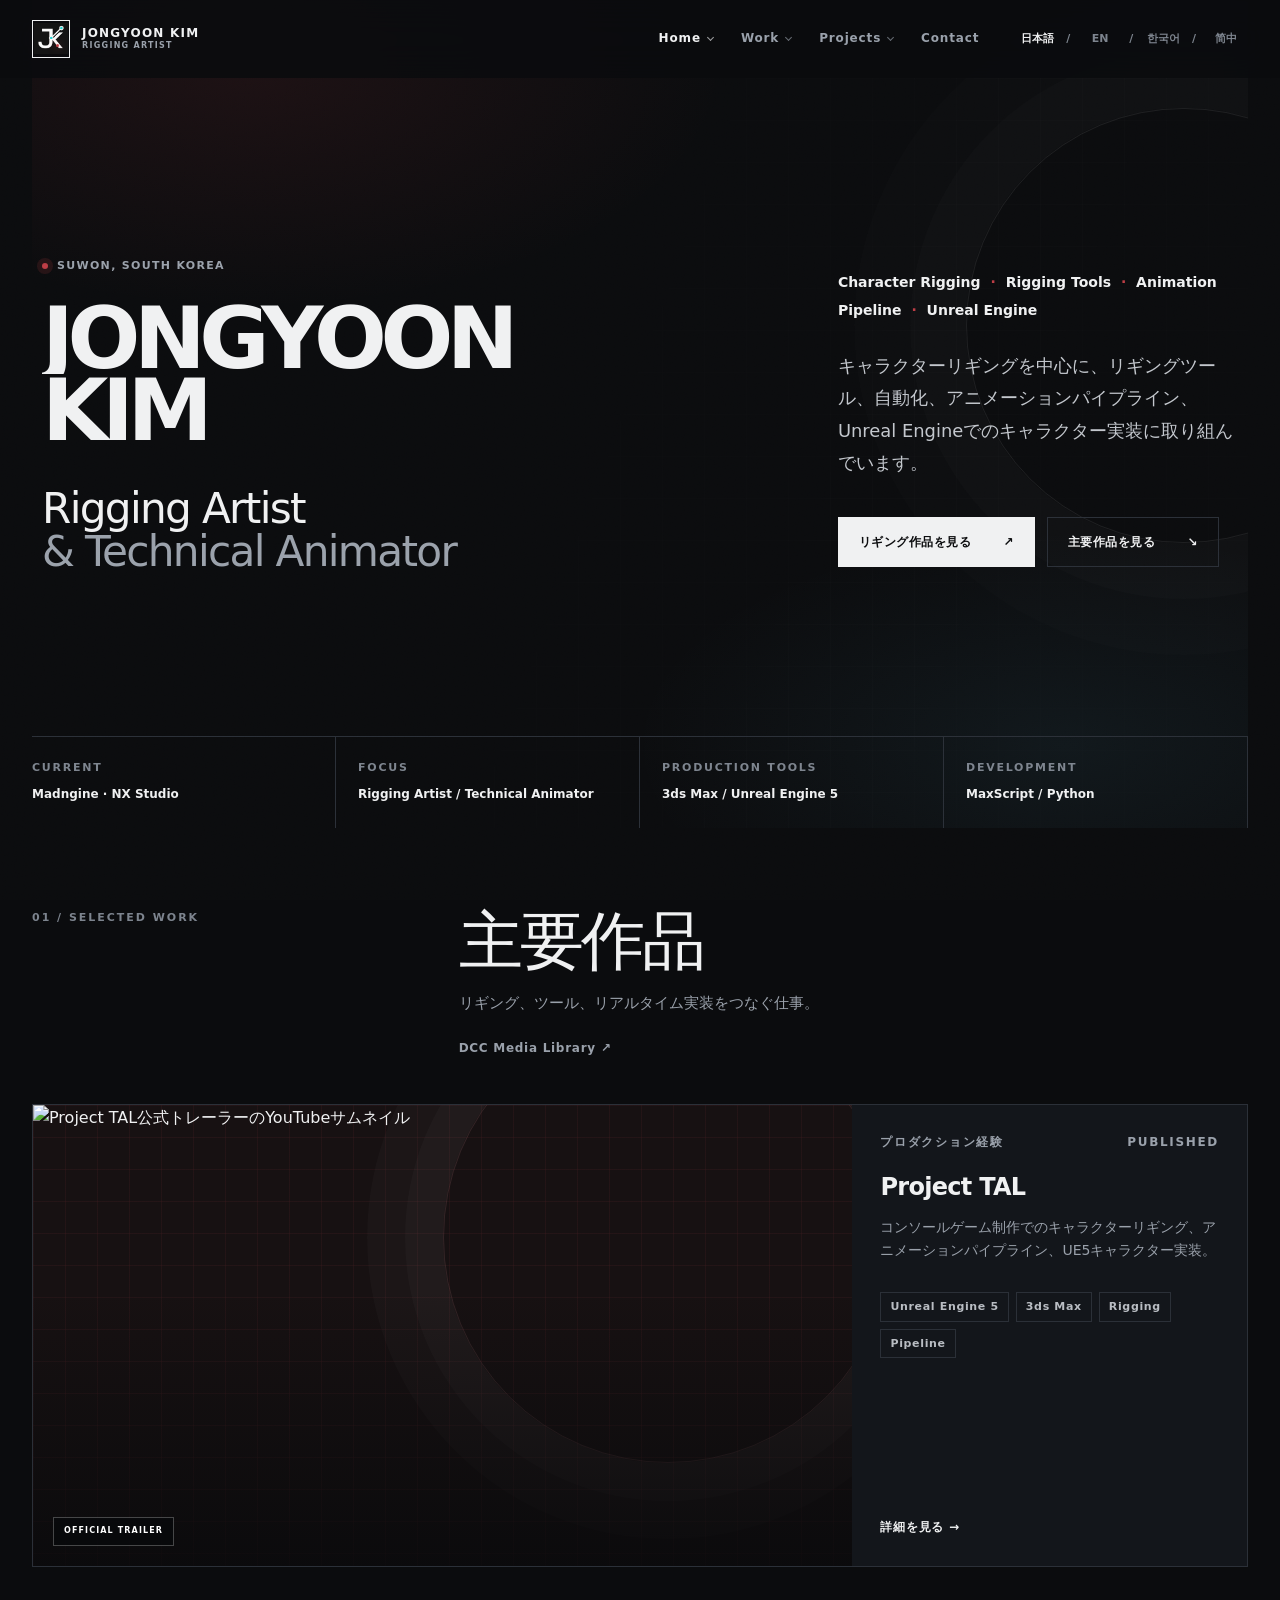
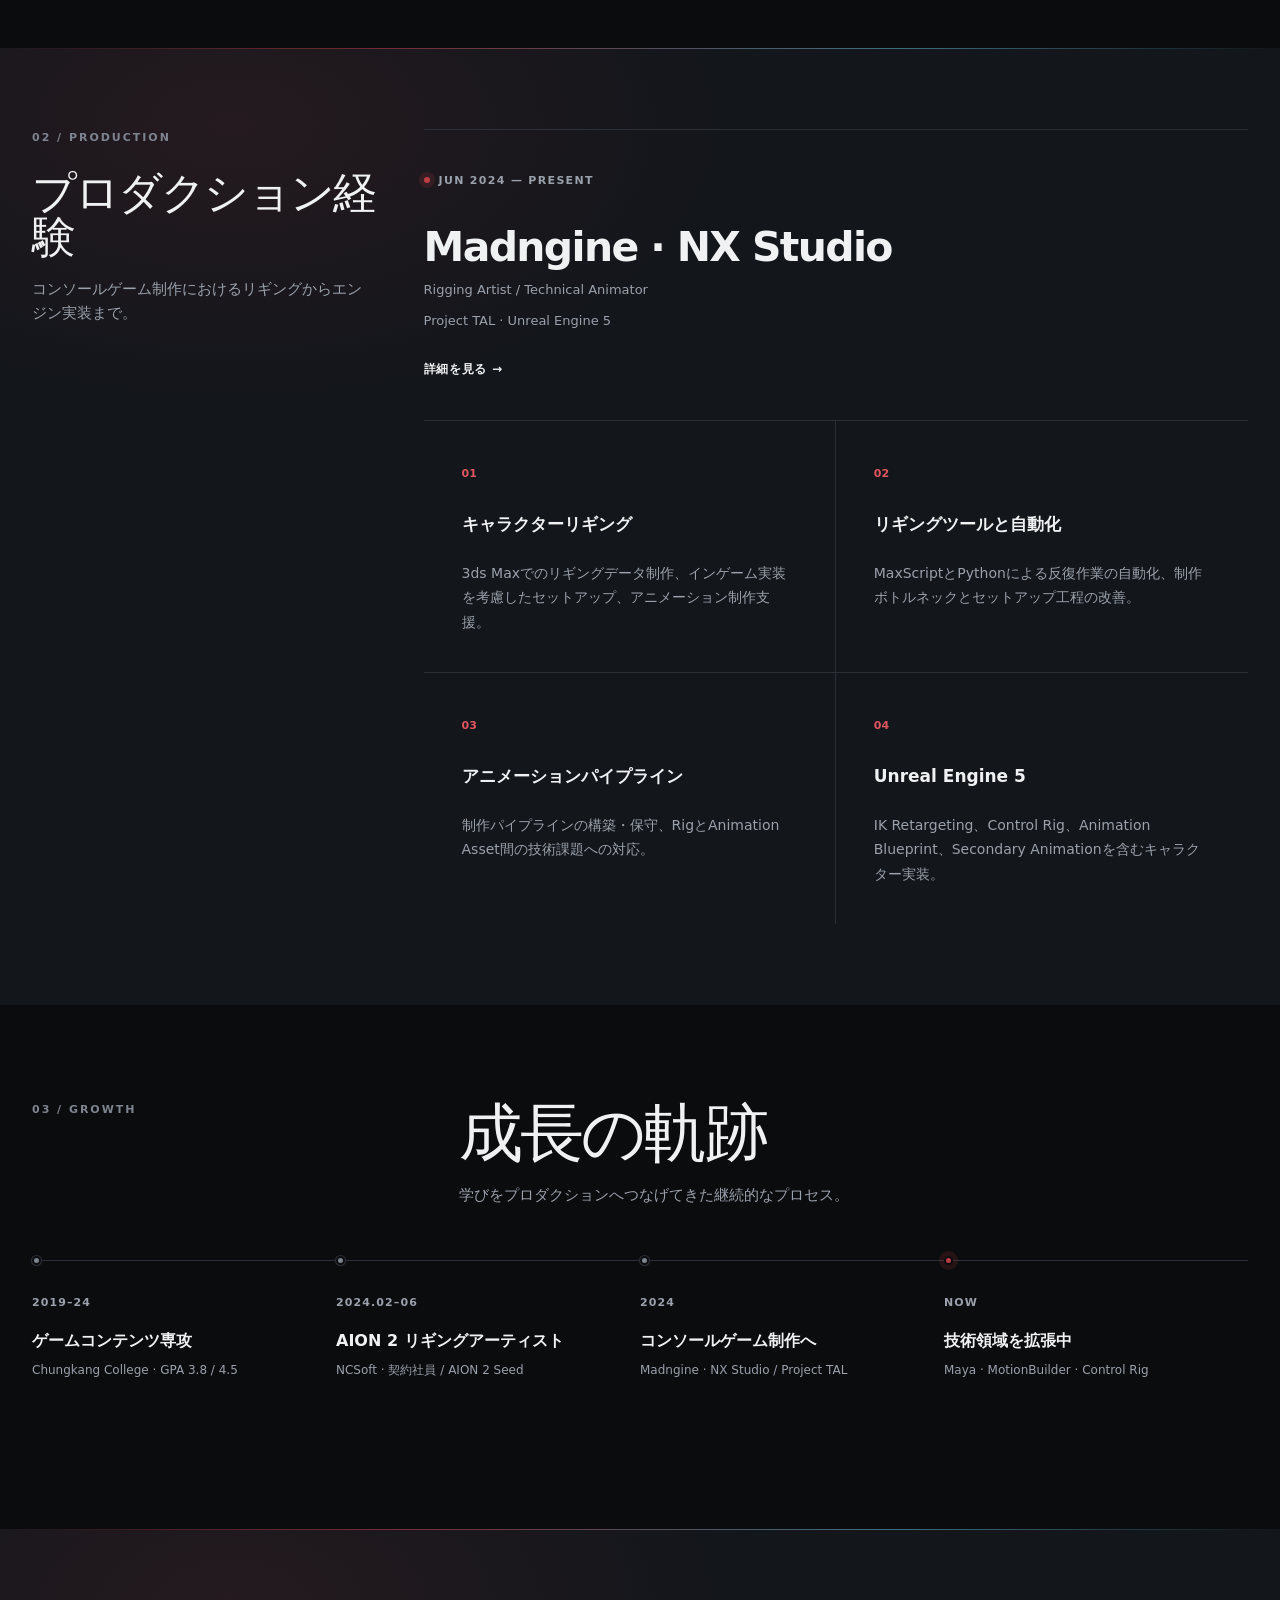
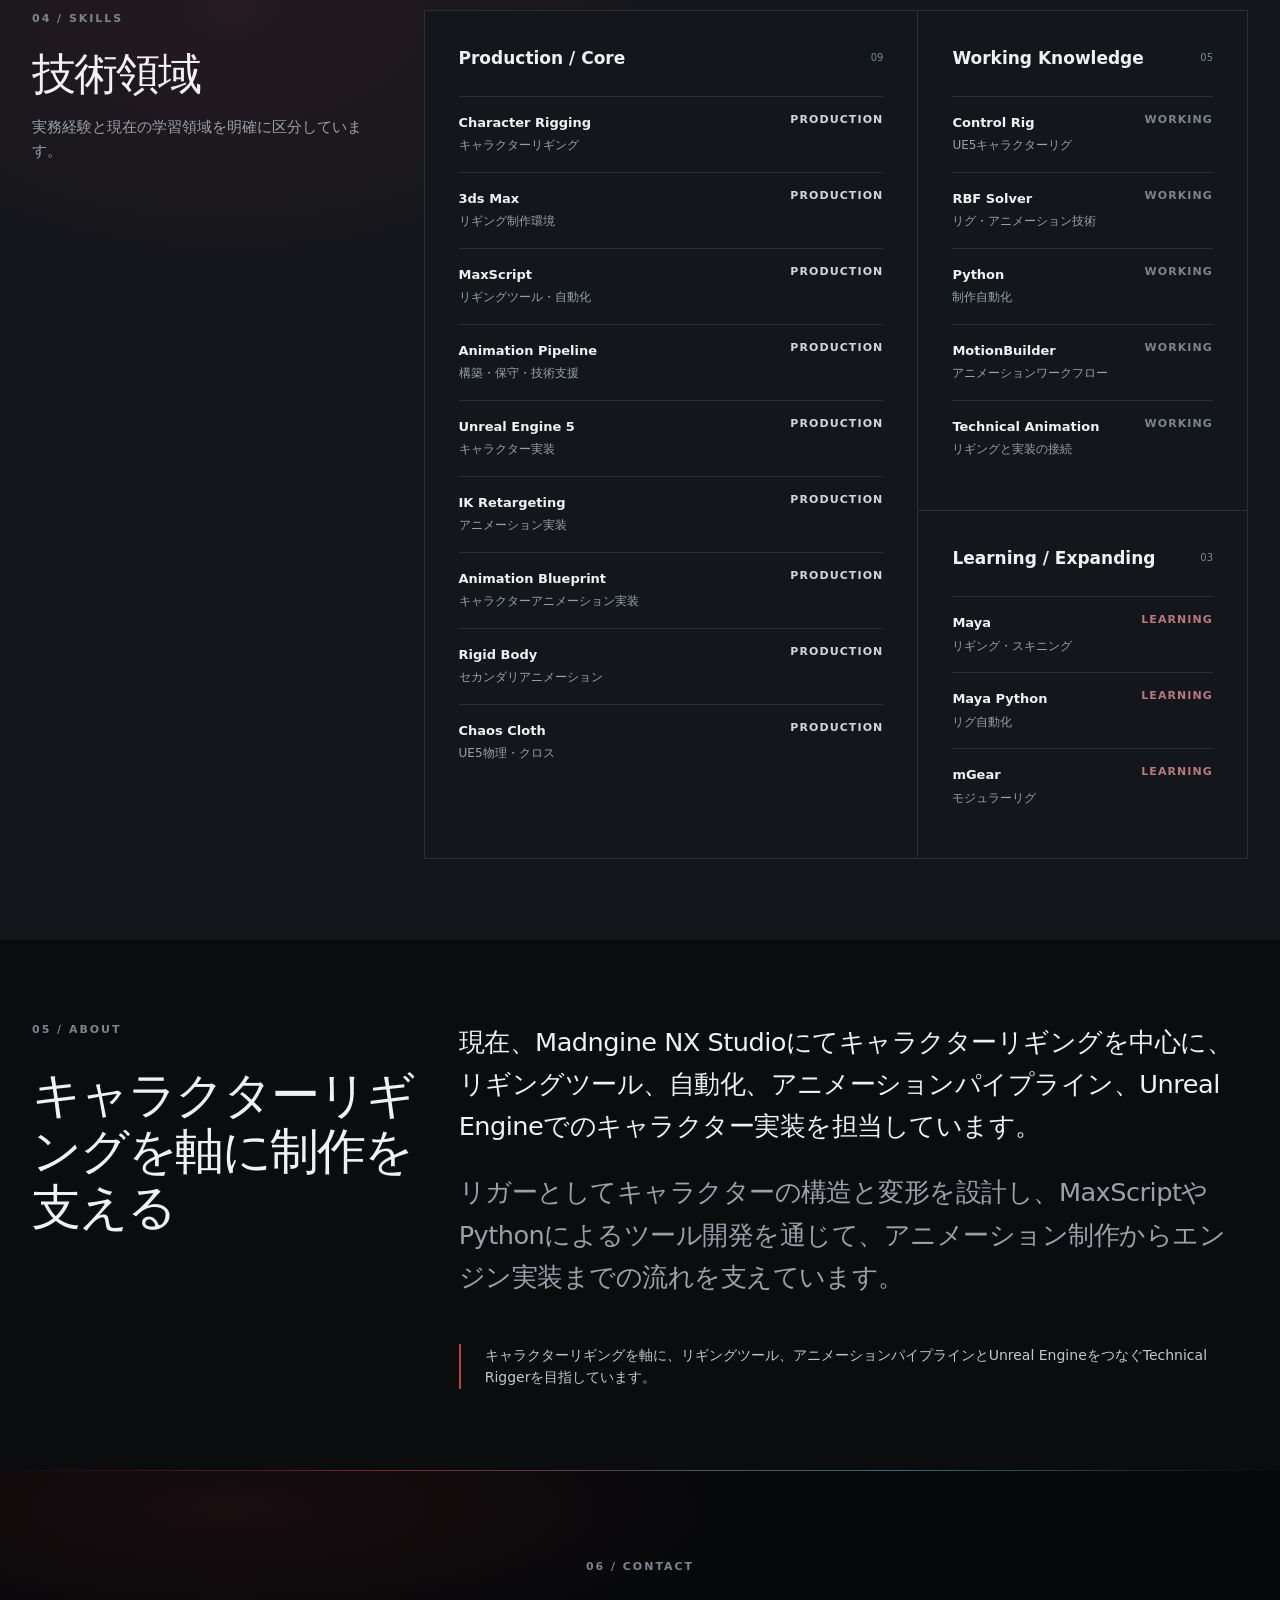
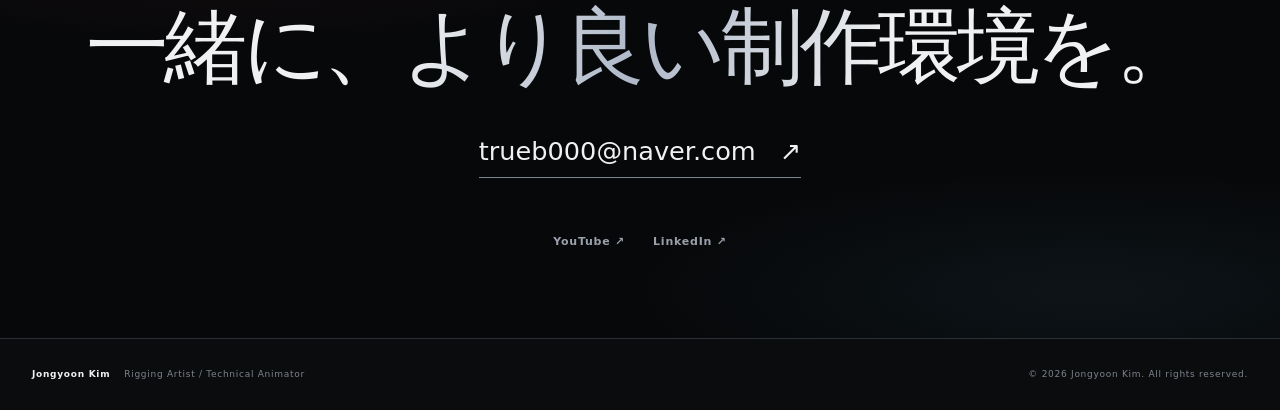
==== commit d9fe7db2: "Improve portfolio navigation, readability and rigging focus" ====
--- a/index.html
+++ b/index.html
@@ -3,8 +3,8 @@
 <head>
   <meta charset="utf-8">
   <meta name="viewport" content="width=device-width, initial-scale=1">
-  <meta name="description" content="キャラクターリギング、アニメーションパイプライン、ツール開発、Unreal Engineでのキャラクター実装を専門とするTechnical Animator / Rigging Artist、Jongyoon Kimのポートフォリオ。">
-  <meta property="og:title" content="Jongyoon Kim | Technical Animator & Rigging Artist">
+  <meta name="description" content="キャラクターリギング、アニメーションパイプライン、ツール開発、Unreal Engineでのキャラクター実装を専門とするRigging Artist / Technical Animator、Jongyoon Kimのポートフォリオ。">
+  <meta property="og:title" content="Jongyoon Kim | Rigging Artist & Technical Animator">
   <meta property="og:description" content="Rigging, technical animation, production tools and Unreal Engine 5.">
   <meta property="og:type" content="website">
   <meta property="og:url" content="https://jongyoon-kim000000.github.io/portfolio/">
@@ -14,17 +14,17 @@
   <meta name="theme-color" content="#0b0c0e">
   <link rel="canonical" href="https://jongyoon-kim000000.github.io/portfolio/">
   <link rel="icon" type="image/png" href="assets/icons/jongyoon-kim-mark.png">
-  <title>Jongyoon Kim | Technical Animator & Rigging Artist</title>
+  <title>Jongyoon Kim | Rigging Artist & Technical Animator</title>
   <link rel="stylesheet" href="css/reset.css">
   <link rel="stylesheet" href="css/style.css">
-  <link rel="stylesheet" href="css/polish.css">
+  <link rel="stylesheet" href="css/polish.css?v=20260915-1">
   <script src="data/profile.js" defer></script>
   <script src="data/projects.js" defer></script>
   <script src="data/timeline.js" defer></script>
-  <script src="data/translations.js" defer></script>
+  <script src="data/translations.js?v=20260915-1" defer></script>
   <script src="js/i18n.js" defer></script>
   <script src="js/projects.js" defer></script>
-  <script src="js/main.js" defer></script>
+  <script src="js/main.js?v=20260915-1" defer></script>
   <script src="js/visuals.js" defer></script>
 </head>
 <body>
@@ -35,7 +35,7 @@
     <div class="shell header-inner">
       <a class="brand" href="#top" aria-label="Jongyoon Kim — Home">
         <span class="brand-mark" aria-hidden="true"><img src="assets/icons/jongyoon-kim-mark.png" alt=""></span>
-        <span class="brand-copy">JONGYOON KIM<small>TECHNICAL ANIMATOR</small></span>
+        <span class="brand-copy">JONGYOON KIM<small>RIGGING ARTIST</small></span>
       </a>
       <button class="nav-toggle" type="button" aria-expanded="false" aria-controls="primary-nav">
         <span class="sr-only" data-i18n="nav.menu">Menu</span>
@@ -84,7 +84,7 @@
     </div>
   </header>
 
-  <main id="main">
+  <main id="main" tabindex="-1">
     <!-- 01. Hero: career positioning in the first viewport -->
     <section id="top" class="hero shell">
       <div class="hero-grid">
@@ -97,8 +97,8 @@
           <p class="hero-focus">Character Rigging <i>·</i> Rigging Tools <i>·</i> Animation Pipeline <i>·</i> Unreal Engine</p>
           <p class="hero-summary" data-i18n="hero.summary">キャラクターリギングを中心に、リギングツール、自動化、アニメーションパイプライン、Unreal Engineでのキャラクター実装に取り組んでいます。</p>
           <div class="hero-actions">
-            <a class="button button-primary" href="work.html"><span data-i18n="work.libraryCta">DCC Media Library</span><span aria-hidden="true">↗</span></a>
-            <a class="button button-ghost" href="https://youtube.com/@lil_jong_lil" target="_blank" rel="noreferrer"><span data-i18n="hero.channelCta">YouTube Channel</span><span aria-hidden="true">↗</span></a>
+            <a class="button button-primary" href="work.html?tool=max"><span data-i18n="hero.riggingCta">View Rigging Work</span><span aria-hidden="true">↗</span></a>
+            <a class="button button-ghost" href="#work"><span data-i18n="hero.workCta">View Selected Work</span><span aria-hidden="true">↘</span></a>
           </div>
         </div>
       </div>
@@ -167,7 +167,7 @@
     <section id="about" class="section shell about-grid">
       <div class="section-heading section-heading-stacked">
         <p class="section-index">05 / ABOUT</p>
-        <h2 data-i18n="about.title">技術で制作の流れをつなぐ</h2>
+        <h2 data-i18n="about.title">キャラクターリギングを軸に制作を支える</h2>
       </div>
       <div class="about-copy">
         <p data-i18n="about.p1">現在、Madngine NX Studioにてキャラクターリギングを中心に、リギングツール、自動化、アニメーションパイプライン、Unreal Engineでのキャラクター実装を担当しています。</p>
@@ -175,7 +175,7 @@
         <blockquote data-i18n="about.goal">キャラクターリギングを軸に、リギングツール、アニメーションパイプラインとUnreal EngineをつなぐTechnical Riggerを目指しています。</blockquote>
       </div>
       <!-- Supporting credentials (merged into About) -->
-      <div class="credentials">
+      <div class="credentials" hidden>
         <article><p class="section-index" data-i18n="credentials.education">EDUCATION</p><h3>Chungkang College of<br>Cultural Industries</h3><p>Game Contents School · Associate Degree</p><p>2019 — 2024 · GPA 3.8 / 4.5</p></article>
         <article><p class="section-index" data-i18n="credentials.language">LANGUAGE</p><dl class="language-list"><div><dt data-i18n="credentials.koreanLabel">Korean</dt><dd data-i18n="credentials.native">Native</dd></div><div><dt data-i18n="credentials.japaneseLabel">Japanese</dt><dd>JLPT N2<small data-i18n="credentials.progress">N3 2025 → N2 2026</small></dd></div><div><dt data-i18n="credentials.englishLabel">English</dt><dd>TOEIC 650</dd></div></dl></article>
         <article><p class="section-index" data-i18n="credentials.certification">CERTIFICATION</p><h3>JLPT N2 · 2026</h3><p data-i18n="credentials.cg">Computer Graphics Qualification · 2018</p></article>
@@ -197,7 +197,7 @@
   </main>
 
   <footer class="site-footer">
-    <div class="shell"><div><strong>Jongyoon Kim</strong><span>Technical Animator / Rigging Artist</span></div><p>© <span id="current-year"></span> Jongyoon Kim. All rights reserved.</p></div>
+    <div class="shell"><div><strong>Jongyoon Kim</strong><span>Rigging Artist / Technical Animator</span></div><p>© <span id="current-year"></span> Jongyoon Kim. All rights reserved.</p></div>
   </footer>
 </body>
 </html>
--- a/css/polish.css
+++ b/css/polish.css
@@ -1,4 +1,7 @@
 :root { --faint: #7d848e; }
+
+/* The credentials block is intentionally parked until more qualifications are ready. */
+.credentials[hidden] { display: none !important; }
 
 .brand-mark {
   position: relative;
@@ -19,29 +22,25 @@
 
 .primary-nav a:hover,
 .primary-nav a[aria-current] { color: var(--text); }
-.language-switch button { min-width: 32px; min-height: 36px; }
+.language-switch button { min-width: 44px; min-height: 44px; }
 .nav-toggle[aria-expanded="true"] span:not(.sr-only):nth-of-type(2) { transform: translateY(3.5px) rotate(45deg); }
 .nav-toggle[aria-expanded="true"] span:not(.sr-only):nth-of-type(3) { transform: translateY(-3.5px) rotate(-45deg); }
+
+html { scroll-padding-top: calc(var(--header) + 16px); }
+a:focus-visible,
+button:focus-visible { outline-color: var(--accent-2); }
 
 .hero-grid { grid-template-columns: minmax(0, 1.28fr) minmax(350px, .72fr); gap: clamp(64px, 6vw, 96px); }
 .hero-copy { min-width: 0; padding-left: 10px; }
 .hero-intro { padding-right: 10px; }
 .hero h1 { padding-block: .06em; font-size: clamp(66px, 6.7vw, 104px); line-height: .84; }
-.hero-name-line { width: max-content; max-width: 100%; animation: hero-name-in .9s var(--ease) both, hero-name-glint 4.8s .8s ease-in-out infinite, hero-name-electric 4.8s 2.1s steps(1,end) infinite; }
-.hero-name-line-second { animation-delay: .12s, .95s, 2.24s; }
-@keyframes hero-name-electric {
-  0%, 70%, 80%, 100% { translate: 0 0; filter: none; }
-  71% { translate: -2px 0; filter: brightness(1.3) drop-shadow(3px 0 rgba(189,61,69,.75)) drop-shadow(-3px 0 rgba(96,194,224,.48)); }
-  72% { translate: 2px -1px; filter: brightness(1.15); }
-  73% { translate: -1px 2px; filter: brightness(1.35) drop-shadow(2px 0 rgba(255,255,255,.5)); }
-  74% { translate: 2px 0; filter: brightness(1.12); }
-  75%, 77% { translate: 0 0; filter: none; }
-  76% { translate: -2px -1px; filter: brightness(1.28) drop-shadow(2px 0 rgba(189,61,69,.65)); }
-}
+.hero-name-line { width: max-content; max-width: 100%; animation: hero-name-in .9s var(--ease) both; translate: 0 0 !important; filter: none !important; }
+.hero-name-line-second { animation-delay: .12s; }
 .work-library-cta { margin-top: 24px; color: var(--muted); }
 .work-library-cta:hover { color: var(--text); }
+.hero-actions .button { translate: 0 0 !important; }
 
-.project-card > a:focus-visible { outline: 0; box-shadow: inset 0 0 0 2px var(--accent); }
+.project-card > a:focus-visible { outline: 2px solid var(--accent-2); outline-offset: -2px; box-shadow: inset 0 0 0 2px var(--accent-2); }
 .button:focus-visible::before { left: 120%; }
 .project-card:focus-within,
 .media-card:focus-within,
@@ -49,9 +48,42 @@
 
 /* Readability and spacing: keep supporting material quiet, not microscopic. */
 .section-index { font-size: 11px; }
-.quick-info dt, .skill-status, .media-tab-meta em, .media-tab-meta b { font-size: 10px; }
+.quick-info dt, .skill-status, .media-tab-meta em, .media-tab-meta b { font-size: 11px; }
 .timeline-item p, .skill-detail, .credentials article > p, .language-list li, .contact-links { font-size: 12px; }
-.tag { font-size: 10px; }
+.project-card-topline, .text-link { font-size: 12px; }
+.responsibility p, .project-card-summary { font-size: 14px; }
+.responsibility .number, .breakdown-index { font-size: 11px; }
+.tag { font-size: 11px; }
+.breakdown-list li { font-size: 12px; }
+
+/* Targeted small-label contrast improvements on the dark surfaces. */
+.media-title-prefix, .project-kicker, .responsibility .number { color: var(--accent-bright); }
+.project-video:focus-visible { outline-color: var(--accent-2); }
+
+/* The production list is the primary skill story; keep it broad while the
+   shorter working and learning lists share a readable side rail. */
+@media (min-width: 1101px) {
+  #skills .skill-groups {
+    grid-template-columns: minmax(0, 3fr) minmax(0, 2fr);
+    grid-template-rows: auto auto;
+  }
+  #skills .skill-group:first-child { grid-column: 1; grid-row: 1 / span 2; }
+  #skills .skill-group:nth-child(2) { grid-column: 2; grid-row: 1; }
+  #skills .skill-group:nth-child(3) { grid-column: 2; grid-row: 2; }
+}
+
+#skills .skill-name { min-width: 0; overflow-wrap: anywhere; }
+#skills .skill-status {
+  flex: 0 1 auto;
+  min-width: 0;
+  max-width: 42%;
+  white-space: normal;
+  overflow-wrap: anywhere;
+  line-height: 1.3;
+  text-align: right;
+}
+
+.reveal-item:focus-within { opacity: 1; transform: none; }
 
 /* A shorter, more intentional career beat instead of a long empty runway. */
 #growth.section { padding-block: 96px 84px; }
@@ -80,16 +112,33 @@
   .hero-copy { padding-left: 0; }
   .hero-intro { padding-right: 0; }
   .language-switch { gap: 2px; }
-  .language-switch button { min-width: 29px; min-height: 40px; padding-inline: 2px; }
+  .header-inner { gap: 4px; }
+  .brand-mark { width: 34px; height: 34px; }
+  .nav-toggle { min-width: 44px; min-height: 44px; padding-inline: 10px; }
+  .language-switch button { min-width: 44px; min-height: 44px; padding-inline: 2px; }
   #growth.section { padding-block: 72px 64px; }
   #growth .section-heading { margin-bottom: 34px; }
-  #about .section-heading-stacked h2 { max-width: 100%; font-size: clamp(40px, 11.2vw, 50px); }
+  #about .section-heading-stacked h2 { max-width: 100%; margin-top: 20px; font-size: clamp(34px, 9.5vw, 42px); line-height: 1.08; }
+}
+
+@media (max-width: 360px) {
+  .language-switch > span[aria-hidden="true"] { display: none; }
 }
 
 @media (max-width: 900px) {
   .hero-grid { grid-template-columns: 1fr; gap: 60px; }
   .hero h1 { font-size: clamp(62px, 14.5vw, 102px); }
+  .primary-nav { max-height: calc(100dvh - var(--header)); overflow-y: auto; overscroll-behavior: contain; }
+  .primary-nav a { min-height: 44px; display: inline-flex; align-items: center; }
+  .nav-sub a { min-height: 44px; display: flex; align-items: center; }
+  #skills .skill-groups { grid-template-columns: 1fr; grid-template-rows: none; }
+  #skills .skill-group { grid-column: auto; grid-row: auto; }
   #growth .timeline::after { display: none; }
+}
+
+@media (min-width: 901px) and (max-width: 1100px) {
+  #skills .skill-groups { grid-template-columns: 1fr; grid-template-rows: none; }
+  #skills .skill-group { grid-column: auto; grid-row: auto; }
 }
 
 @media (max-width: 600px) {
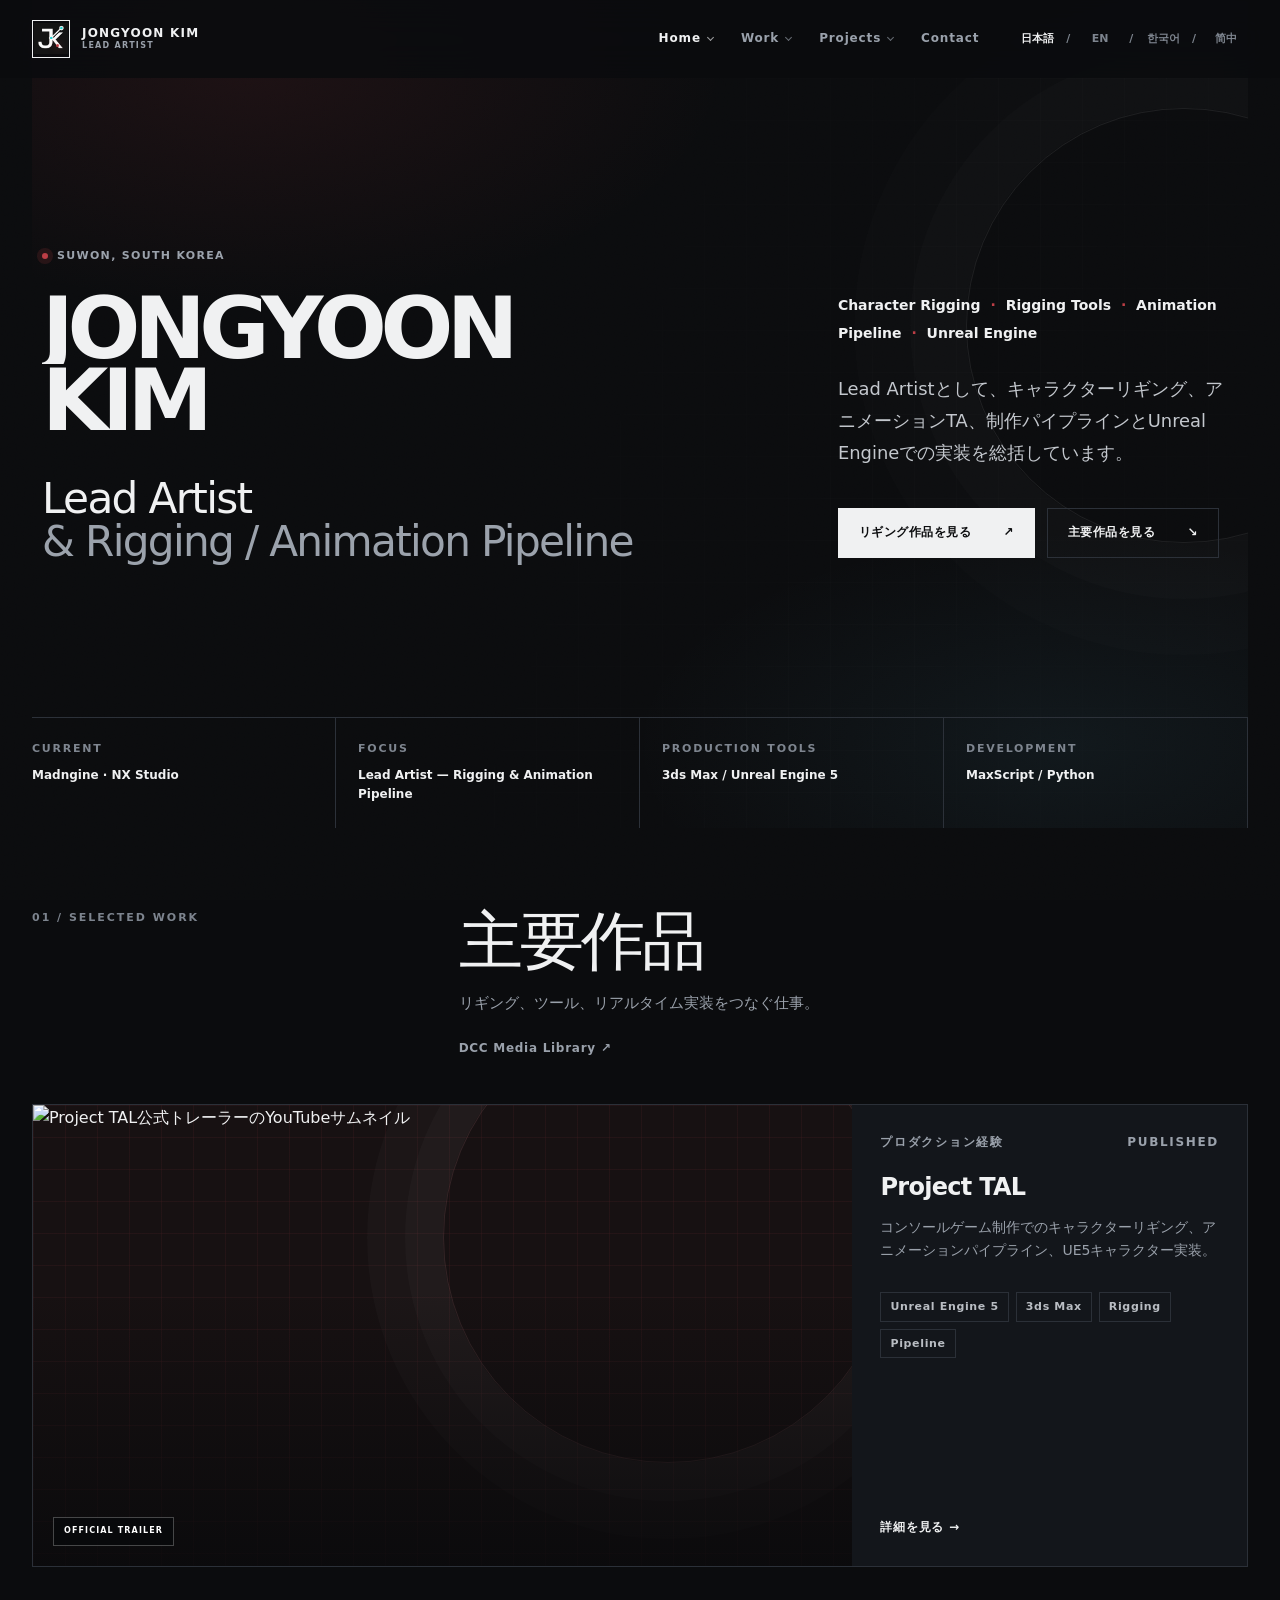
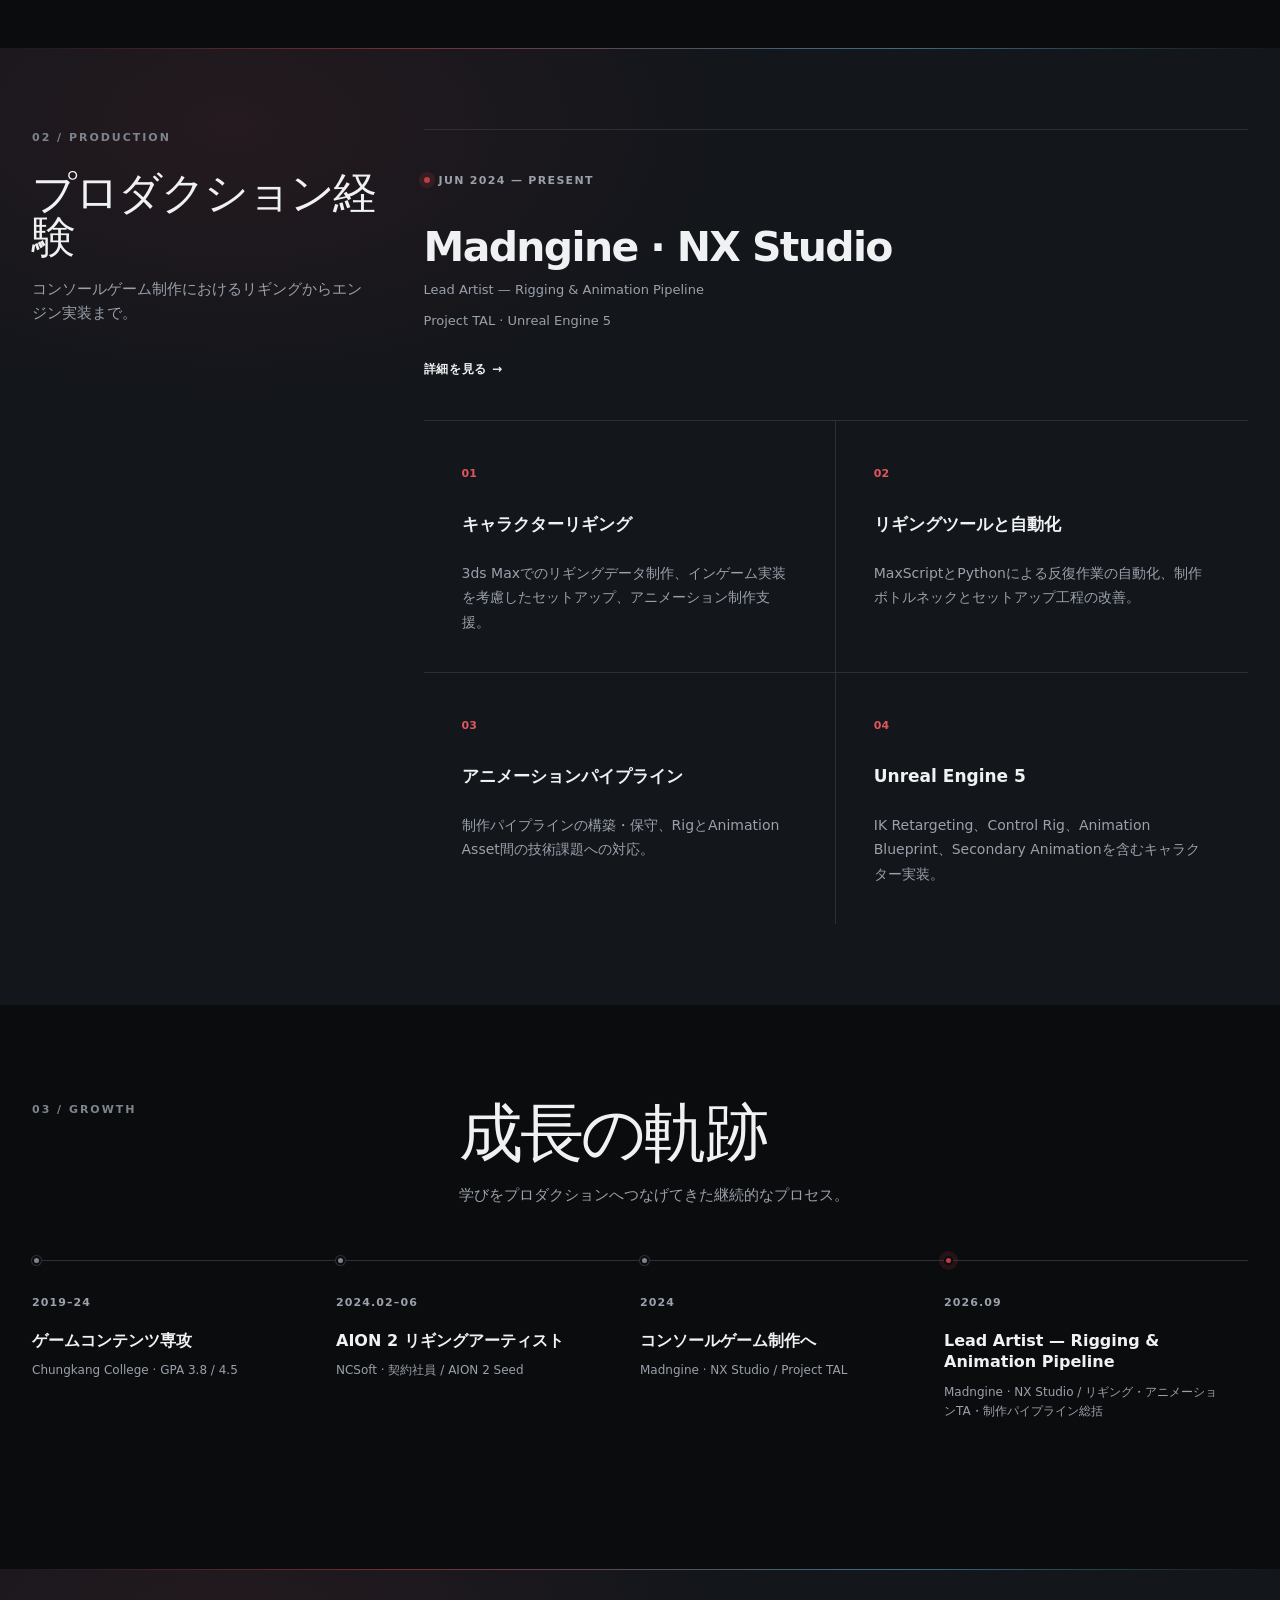
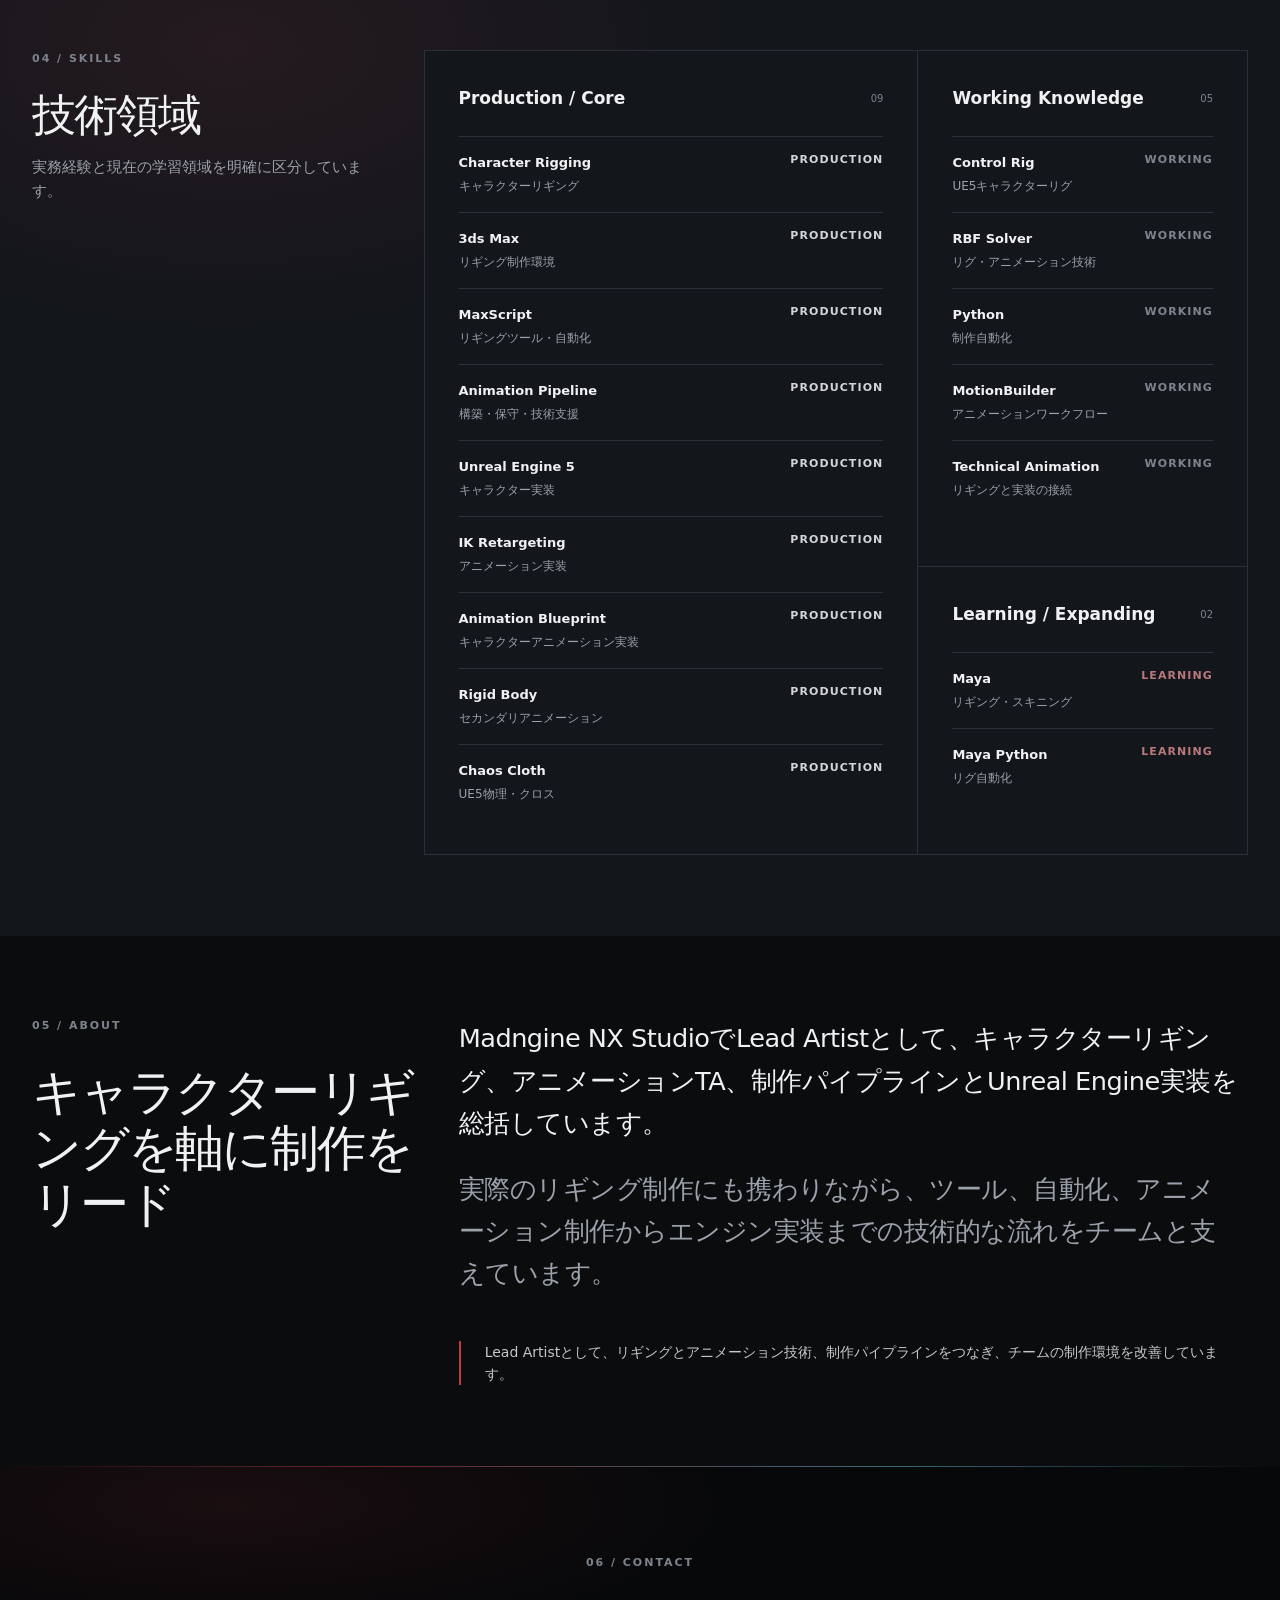
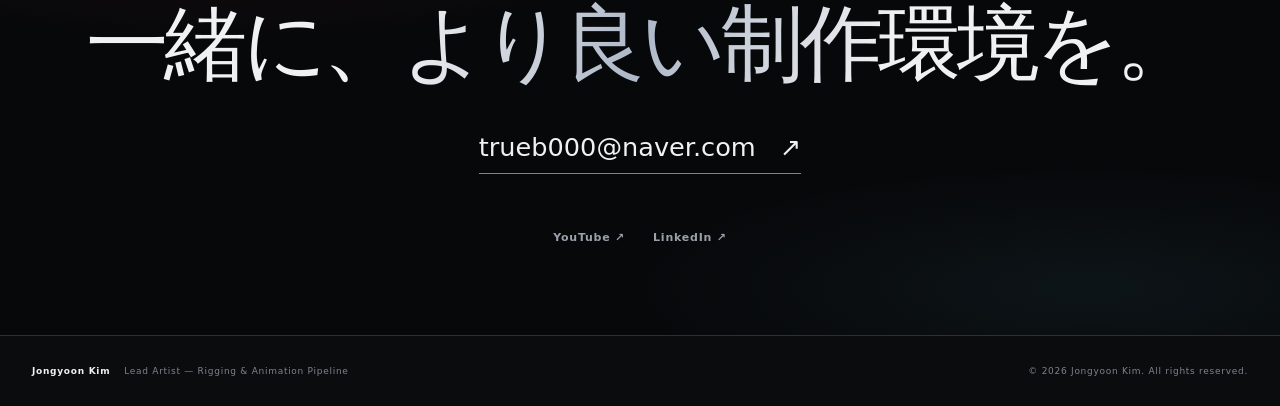
==== commit 77a3c35b: "Update portfolio for Lead Artist promotion" ====
--- a/index.html
+++ b/index.html
@@ -3,9 +3,9 @@
 <head>
   <meta charset="utf-8">
   <meta name="viewport" content="width=device-width, initial-scale=1">
-  <meta name="description" content="キャラクターリギング、アニメーションパイプライン、ツール開発、Unreal Engineでのキャラクター実装を専門とするRigging Artist / Technical Animator、Jongyoon Kimのポートフォリオ。">
-  <meta property="og:title" content="Jongyoon Kim | Rigging Artist & Technical Animator">
-  <meta property="og:description" content="Rigging, technical animation, production tools and Unreal Engine 5.">
+  <meta name="description" content="キャラクターリギング、アニメーションパイプライン、ツール開発、Unreal Engineでのキャラクター実装を担うLead Artist、Jongyoon Kimのポートフォリオ。">
+  <meta property="og:title" content="Jongyoon Kim | Lead Artist — Rigging & Animation Pipeline">
+  <meta property="og:description" content="Lead Artist focused on rigging, animation technical art, production tools and Unreal Engine 5.">
   <meta property="og:type" content="website">
   <meta property="og:url" content="https://jongyoon-kim000000.github.io/portfolio/">
   <meta property="og:image" content="https://jongyoon-kim000000.github.io/portfolio/assets/icons/jongyoon-kim-mark.png">
@@ -14,17 +14,17 @@
   <meta name="theme-color" content="#0b0c0e">
   <link rel="canonical" href="https://jongyoon-kim000000.github.io/portfolio/">
   <link rel="icon" type="image/png" href="assets/icons/jongyoon-kim-mark.png">
-  <title>Jongyoon Kim | Rigging Artist & Technical Animator</title>
+  <title>Jongyoon Kim | Lead Artist — Rigging & Animation Pipeline</title>
   <link rel="stylesheet" href="css/reset.css">
   <link rel="stylesheet" href="css/style.css">
-  <link rel="stylesheet" href="css/polish.css?v=20260915-1">
+  <link rel="stylesheet" href="css/polish.css?v=20261003-1">
   <script src="data/profile.js" defer></script>
   <script src="data/projects.js" defer></script>
   <script src="data/timeline.js" defer></script>
-  <script src="data/translations.js?v=20260915-1" defer></script>
+  <script src="data/translations.js?v=20261003-1" defer></script>
   <script src="js/i18n.js" defer></script>
   <script src="js/projects.js" defer></script>
-  <script src="js/main.js?v=20260915-1" defer></script>
+  <script src="js/main.js?v=20261003-1" defer></script>
   <script src="js/visuals.js" defer></script>
 </head>
 <body>
@@ -35,7 +35,7 @@
     <div class="shell header-inner">
       <a class="brand" href="#top" aria-label="Jongyoon Kim — Home">
         <span class="brand-mark" aria-hidden="true"><img src="assets/icons/jongyoon-kim-mark.png" alt=""></span>
-        <span class="brand-copy">JONGYOON KIM<small>RIGGING ARTIST</small></span>
+        <span class="brand-copy">JONGYOON KIM<small>LEAD ARTIST</small></span>
       </a>
       <button class="nav-toggle" type="button" aria-expanded="false" aria-controls="primary-nav">
         <span class="sr-only" data-i18n="nav.menu">Menu</span>
@@ -91,7 +91,7 @@
         <div class="hero-copy">
           <p class="eyebrow"><span class="status-dot"></span><span data-i18n="hero.availability">Suwon, South Korea</span></p>
           <h1 aria-label="Jongyoon Kim"><span class="hero-name-line" aria-hidden="true">JONGYOON</span><span class="hero-name-line hero-name-line-second" aria-hidden="true">KIM</span></h1>
-          <p class="hero-role">Rigging Artist<br><span>&amp; Technical Animator</span></p>
+          <p class="hero-role">Lead Artist<br><span>&amp; Rigging / Animation Pipeline</span></p>
         </div>
         <div class="hero-intro">
           <p class="hero-focus">Character Rigging <i>·</i> Rigging Tools <i>·</i> Animation Pipeline <i>·</i> Unreal Engine</p>
@@ -104,7 +104,7 @@
       </div>
       <dl class="quick-info">
         <div><dt data-i18n="quick.current">Current</dt><dd>Madngine · NX Studio</dd></div>
-        <div><dt data-i18n="quick.focus">Focus</dt><dd>Rigging Artist / Technical Animator</dd></div>
+        <div><dt data-i18n="quick.focus">Focus</dt><dd>Lead Artist — Rigging &amp; Animation Pipeline</dd></div>
         <div><dt data-i18n="quick.tools">Production Tools</dt><dd>3ds Max / Unreal Engine 5</dd></div>
         <div><dt data-i18n="quick.development">Development</dt><dd>MaxScript / Python</dd></div>
       </dl>
@@ -133,7 +133,7 @@
           <div class="production-meta">
             <p class="eyebrow"><span class="status-dot"></span>Jun 2024 — Present</p>
             <h3>Madngine · NX Studio</h3>
-            <p>Rigging Artist / Technical Animator</p>
+            <p>Lead Artist — Rigging &amp; Animation Pipeline</p>
             <p>Project TAL · Unreal Engine 5</p>
             <a class="text-link" href="projects/project-tal.html" data-i18n="common.viewBreakdown">View Breakdown →</a>
           </div>
@@ -170,9 +170,9 @@
         <h2 data-i18n="about.title">キャラクターリギングを軸に制作を支える</h2>
       </div>
       <div class="about-copy">
-        <p data-i18n="about.p1">現在、Madngine NX Studioにてキャラクターリギングを中心に、リギングツール、自動化、アニメーションパイプライン、Unreal Engineでのキャラクター実装を担当しています。</p>
+        <p data-i18n="about.p1">Madngine NX StudioでLead Artistとして、キャラクターリギング、アニメーションTA、制作パイプラインとUnreal Engine実装を総括しています。</p>
         <p data-i18n="about.p2">リガーとしてキャラクターの構造と変形を設計し、MaxScriptやPythonによるツール開発を通じて、アニメーション制作からエンジン実装までの流れを支えています。</p>
-        <blockquote data-i18n="about.goal">キャラクターリギングを軸に、リギングツール、アニメーションパイプラインとUnreal EngineをつなぐTechnical Riggerを目指しています。</blockquote>
+        <blockquote data-i18n="about.goal">Lead Artistとして、リギングとアニメーション技術、制作パイプラインをつなぎ、チームの制作環境を改善しています。</blockquote>
       </div>
       <!-- Supporting credentials (merged into About) -->
       <div class="credentials" hidden>
@@ -197,7 +197,7 @@
   </main>
 
   <footer class="site-footer">
-    <div class="shell"><div><strong>Jongyoon Kim</strong><span>Rigging Artist / Technical Animator</span></div><p>© <span id="current-year"></span> Jongyoon Kim. All rights reserved.</p></div>
+    <div class="shell"><div><strong>Jongyoon Kim</strong><span>Lead Artist — Rigging &amp; Animation Pipeline</span></div><p>© <span id="current-year"></span> Jongyoon Kim. All rights reserved.</p></div>
   </footer>
 </body>
 </html>
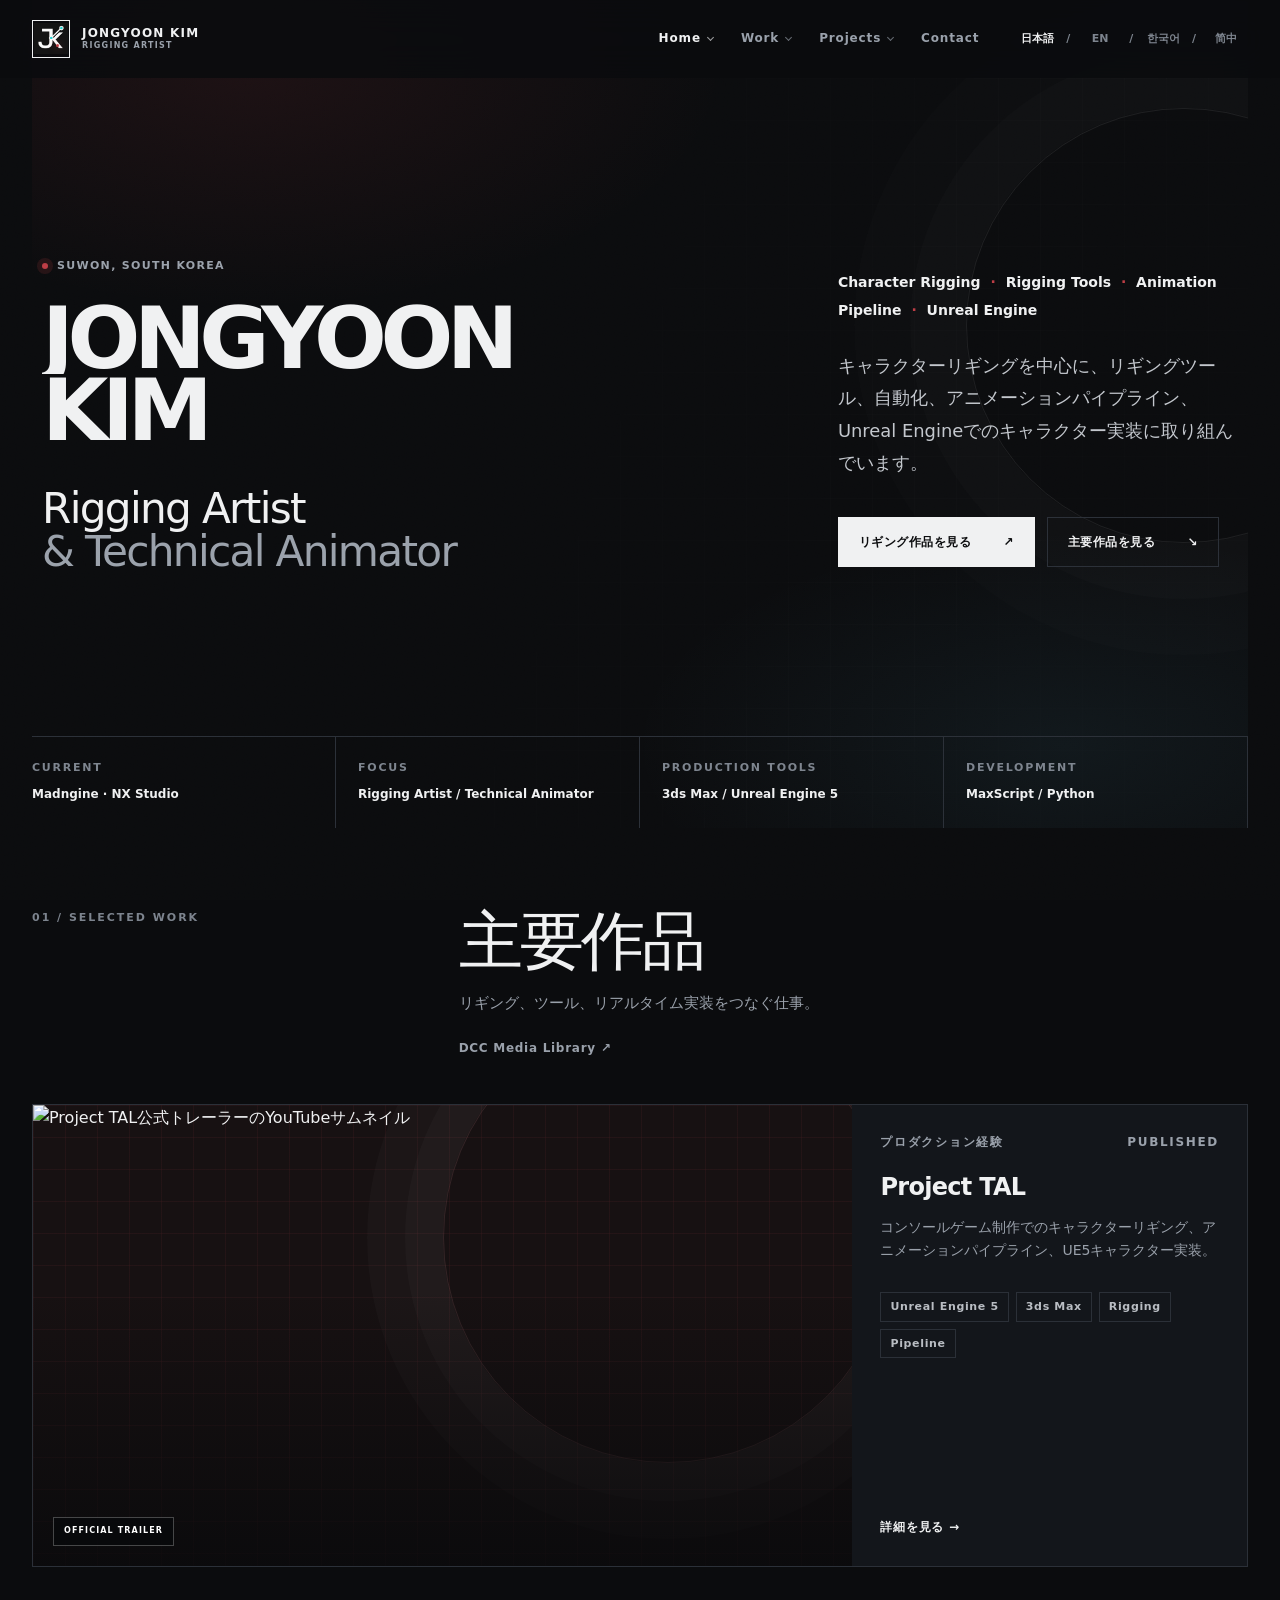
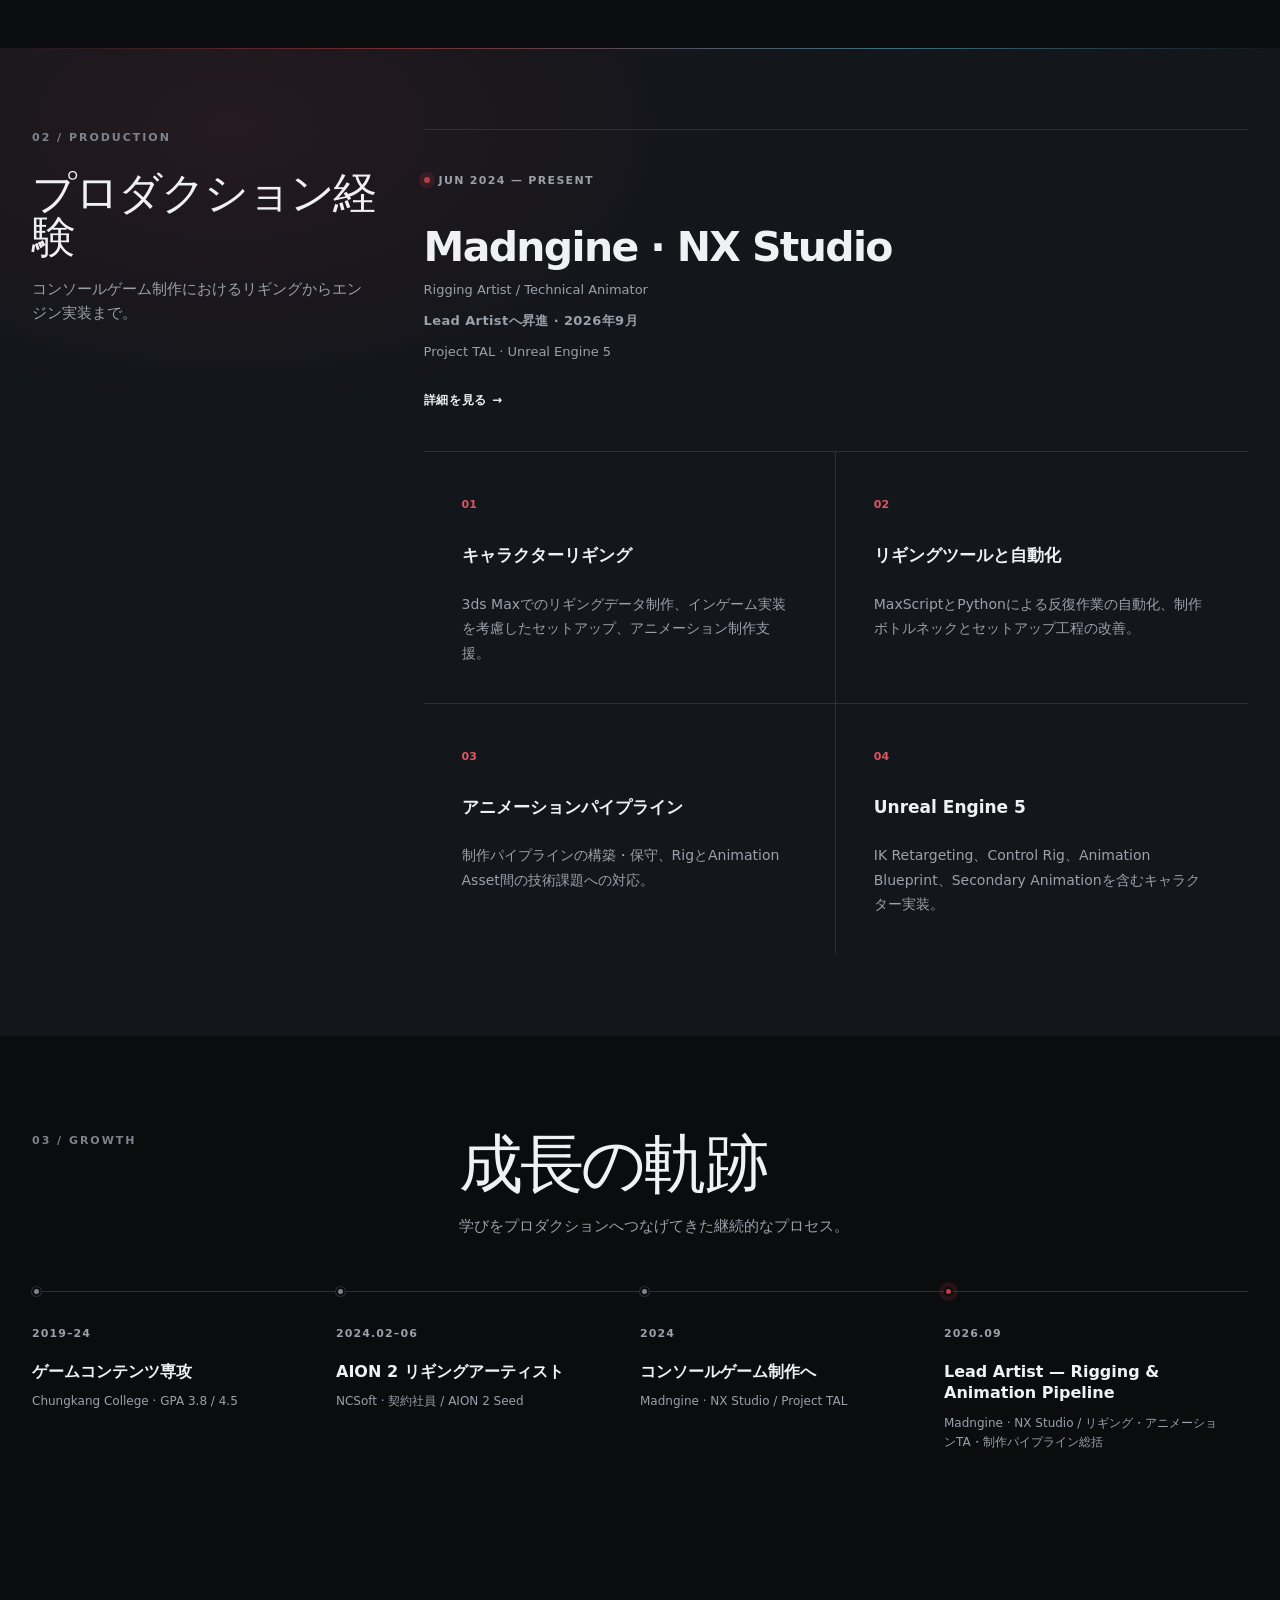
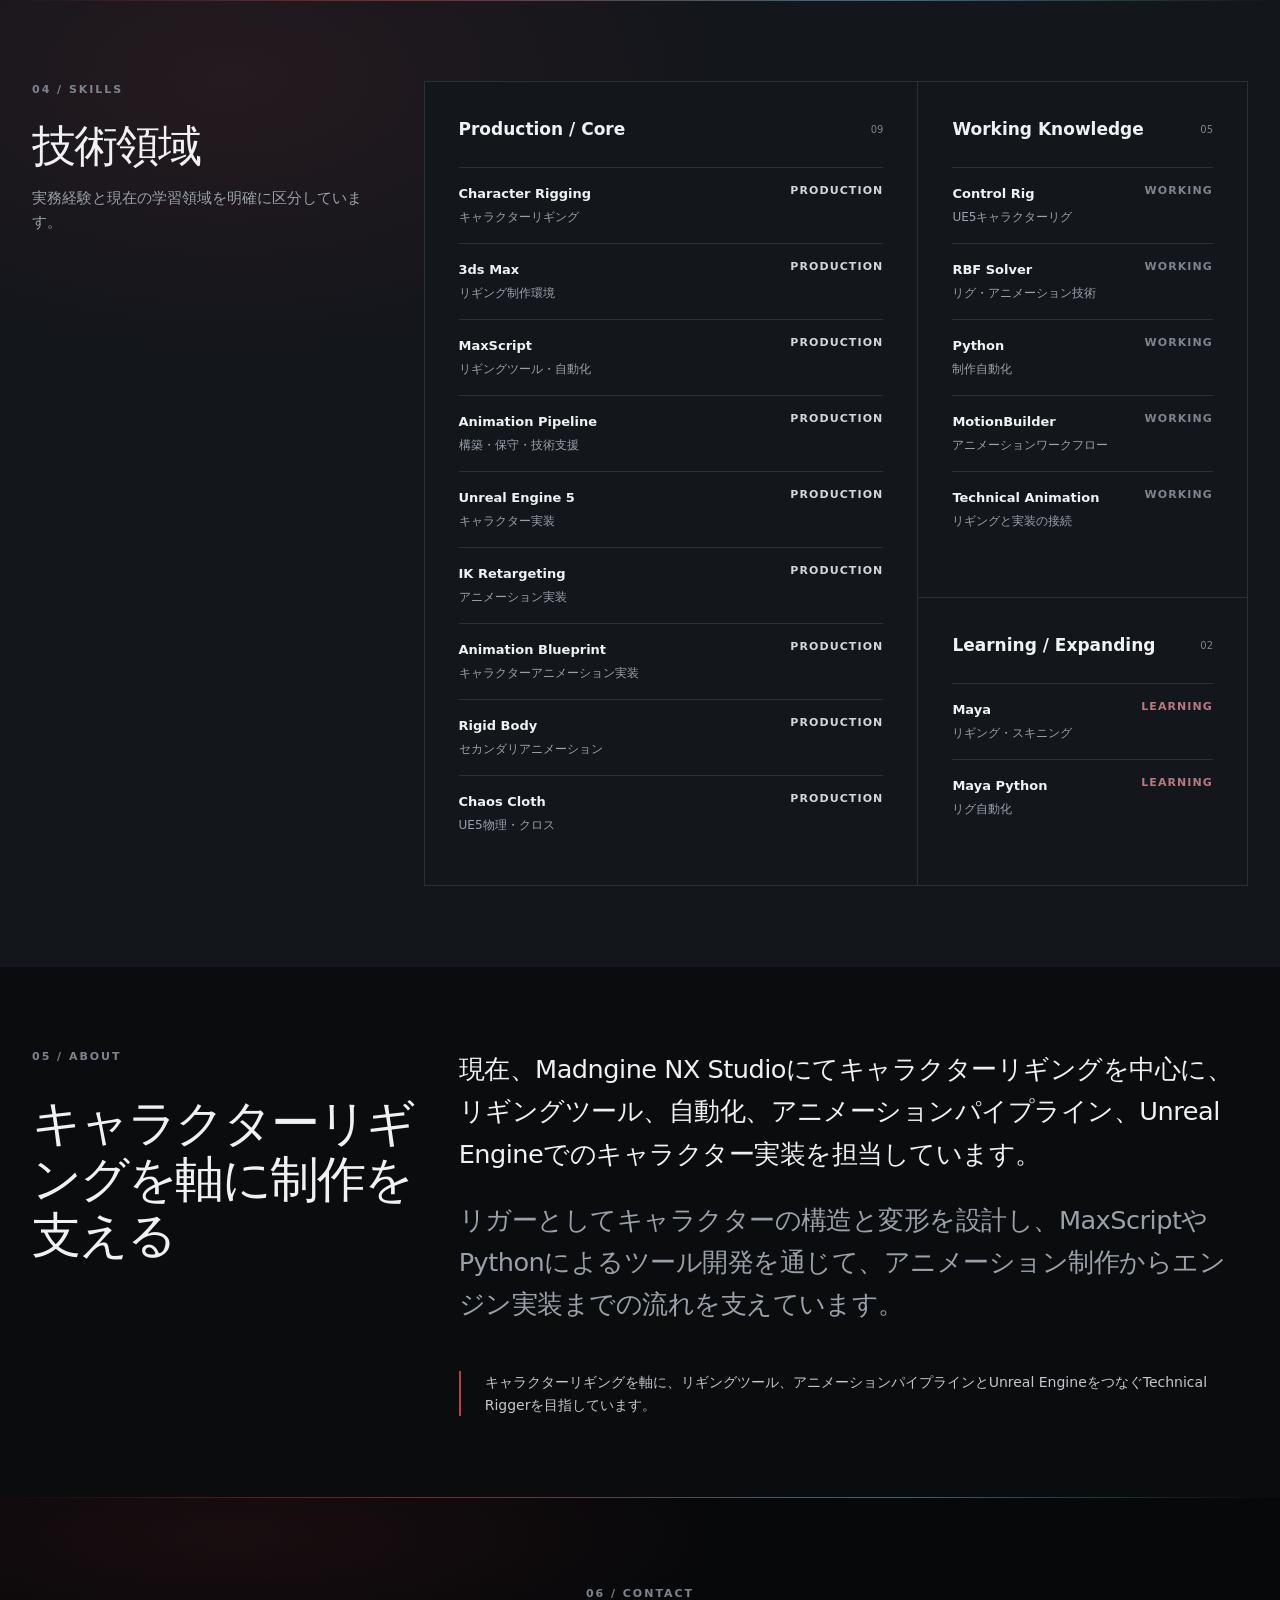
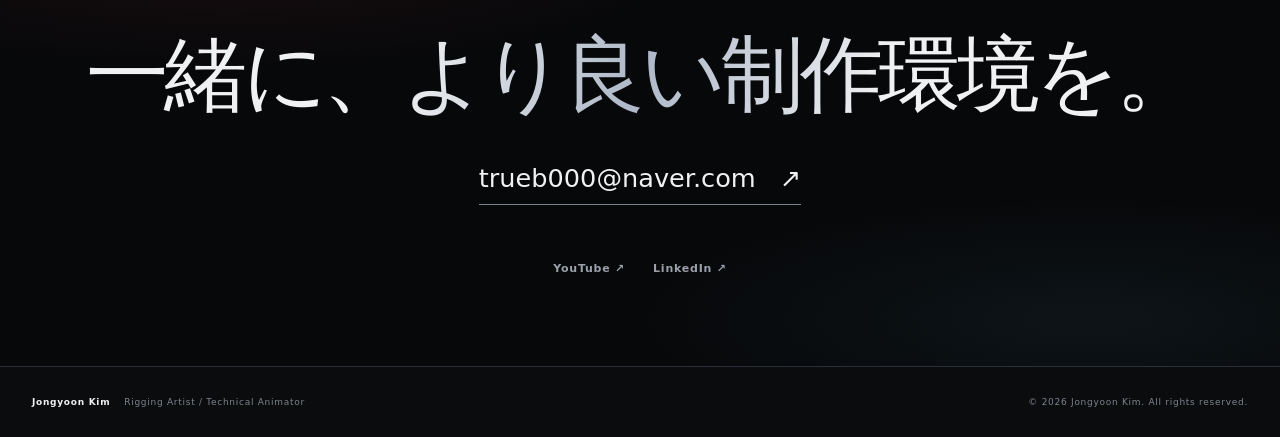
==== commit 1be06100: "Polish promotion history presentation" ====
--- a/index.html
+++ b/index.html
@@ -3,9 +3,9 @@
 <head>
   <meta charset="utf-8">
   <meta name="viewport" content="width=device-width, initial-scale=1">
-  <meta name="description" content="キャラクターリギング、アニメーションパイプライン、ツール開発、Unreal Engineでのキャラクター実装を担うLead Artist、Jongyoon Kimのポートフォリオ。">
-  <meta property="og:title" content="Jongyoon Kim | Lead Artist — Rigging & Animation Pipeline">
-  <meta property="og:description" content="Lead Artist focused on rigging, animation technical art, production tools and Unreal Engine 5.">
+  <meta name="description" content="キャラクターリギング、アニメーションパイプライン、ツール開発、Unreal Engineでのキャラクター実装を専門とするRigging Artist / Technical Animator、Jongyoon Kimのポートフォリオ。">
+  <meta property="og:title" content="Jongyoon Kim | Rigging Artist & Technical Animator">
+  <meta property="og:description" content="Rigging, technical animation, production tools and Unreal Engine 5.">
   <meta property="og:type" content="website">
   <meta property="og:url" content="https://jongyoon-kim000000.github.io/portfolio/">
   <meta property="og:image" content="https://jongyoon-kim000000.github.io/portfolio/assets/icons/jongyoon-kim-mark.png">
@@ -14,7 +14,7 @@
   <meta name="theme-color" content="#0b0c0e">
   <link rel="canonical" href="https://jongyoon-kim000000.github.io/portfolio/">
   <link rel="icon" type="image/png" href="assets/icons/jongyoon-kim-mark.png">
-  <title>Jongyoon Kim | Lead Artist — Rigging & Animation Pipeline</title>
+  <title>Jongyoon Kim | Rigging Artist & Technical Animator</title>
   <link rel="stylesheet" href="css/reset.css">
   <link rel="stylesheet" href="css/style.css">
   <link rel="stylesheet" href="css/polish.css?v=20261003-1">
@@ -35,7 +35,7 @@
     <div class="shell header-inner">
       <a class="brand" href="#top" aria-label="Jongyoon Kim — Home">
         <span class="brand-mark" aria-hidden="true"><img src="assets/icons/jongyoon-kim-mark.png" alt=""></span>
-        <span class="brand-copy">JONGYOON KIM<small>LEAD ARTIST</small></span>
+        <span class="brand-copy">JONGYOON KIM<small>RIGGING ARTIST</small></span>
       </a>
       <button class="nav-toggle" type="button" aria-expanded="false" aria-controls="primary-nav">
         <span class="sr-only" data-i18n="nav.menu">Menu</span>
@@ -91,7 +91,7 @@
         <div class="hero-copy">
           <p class="eyebrow"><span class="status-dot"></span><span data-i18n="hero.availability">Suwon, South Korea</span></p>
           <h1 aria-label="Jongyoon Kim"><span class="hero-name-line" aria-hidden="true">JONGYOON</span><span class="hero-name-line hero-name-line-second" aria-hidden="true">KIM</span></h1>
-          <p class="hero-role">Lead Artist<br><span>&amp; Rigging / Animation Pipeline</span></p>
+          <p class="hero-role">Rigging Artist<br><span>&amp; Technical Animator</span></p>
         </div>
         <div class="hero-intro">
           <p class="hero-focus">Character Rigging <i>·</i> Rigging Tools <i>·</i> Animation Pipeline <i>·</i> Unreal Engine</p>
@@ -104,7 +104,7 @@
       </div>
       <dl class="quick-info">
         <div><dt data-i18n="quick.current">Current</dt><dd>Madngine · NX Studio</dd></div>
-        <div><dt data-i18n="quick.focus">Focus</dt><dd>Lead Artist — Rigging &amp; Animation Pipeline</dd></div>
+        <div><dt data-i18n="quick.focus">Focus</dt><dd>Rigging Artist / Technical Animator</dd></div>
         <div><dt data-i18n="quick.tools">Production Tools</dt><dd>3ds Max / Unreal Engine 5</dd></div>
         <div><dt data-i18n="quick.development">Development</dt><dd>MaxScript / Python</dd></div>
       </dl>
@@ -133,7 +133,8 @@
           <div class="production-meta">
             <p class="eyebrow"><span class="status-dot"></span>Jun 2024 — Present</p>
             <h3>Madngine · NX Studio</h3>
-            <p>Lead Artist — Rigging &amp; Animation Pipeline</p>
+            <p>Rigging Artist / Technical Animator</p>
+            <p class="production-promotion" data-i18n="production.promotion">Promoted to Lead Artist · Sep 2026</p>
             <p>Project TAL · Unreal Engine 5</p>
             <a class="text-link" href="projects/project-tal.html" data-i18n="common.viewBreakdown">View Breakdown →</a>
           </div>
@@ -170,9 +171,9 @@
         <h2 data-i18n="about.title">キャラクターリギングを軸に制作を支える</h2>
       </div>
       <div class="about-copy">
-        <p data-i18n="about.p1">Madngine NX StudioでLead Artistとして、キャラクターリギング、アニメーションTA、制作パイプラインとUnreal Engine実装を総括しています。</p>
+        <p data-i18n="about.p1">現在、Madngine NX Studioにてキャラクターリギングを中心に、リギングツール、自動化、アニメーションパイプライン、Unreal Engineでのキャラクター実装を担当しています。</p>
         <p data-i18n="about.p2">リガーとしてキャラクターの構造と変形を設計し、MaxScriptやPythonによるツール開発を通じて、アニメーション制作からエンジン実装までの流れを支えています。</p>
-        <blockquote data-i18n="about.goal">Lead Artistとして、リギングとアニメーション技術、制作パイプラインをつなぎ、チームの制作環境を改善しています。</blockquote>
+        <blockquote data-i18n="about.goal">キャラクターリギングを軸に、リギングツール、アニメーションパイプラインとUnreal EngineをつなぐTechnical Riggerを目指しています。</blockquote>
       </div>
       <!-- Supporting credentials (merged into About) -->
       <div class="credentials" hidden>
@@ -197,7 +198,7 @@
   </main>
 
   <footer class="site-footer">
-    <div class="shell"><div><strong>Jongyoon Kim</strong><span>Lead Artist — Rigging &amp; Animation Pipeline</span></div><p>© <span id="current-year"></span> Jongyoon Kim. All rights reserved.</p></div>
+    <div class="shell"><div><strong>Jongyoon Kim</strong><span>Rigging Artist / Technical Animator</span></div><p>© <span id="current-year"></span> Jongyoon Kim. All rights reserved.</p></div>
   </footer>
 </body>
 </html>
--- a/css/polish.css
+++ b/css/polish.css
@@ -163,3 +163,5 @@
 @media (prefers-reduced-motion: reduce) {
   .section-surface, .section-surface::after, .section-heading h2 { animation: none !important; }
 }
+
+.production-meta .production-promotion { color: var(--accent); font-size: 11px; font-weight: 750; letter-spacing: .03em; }
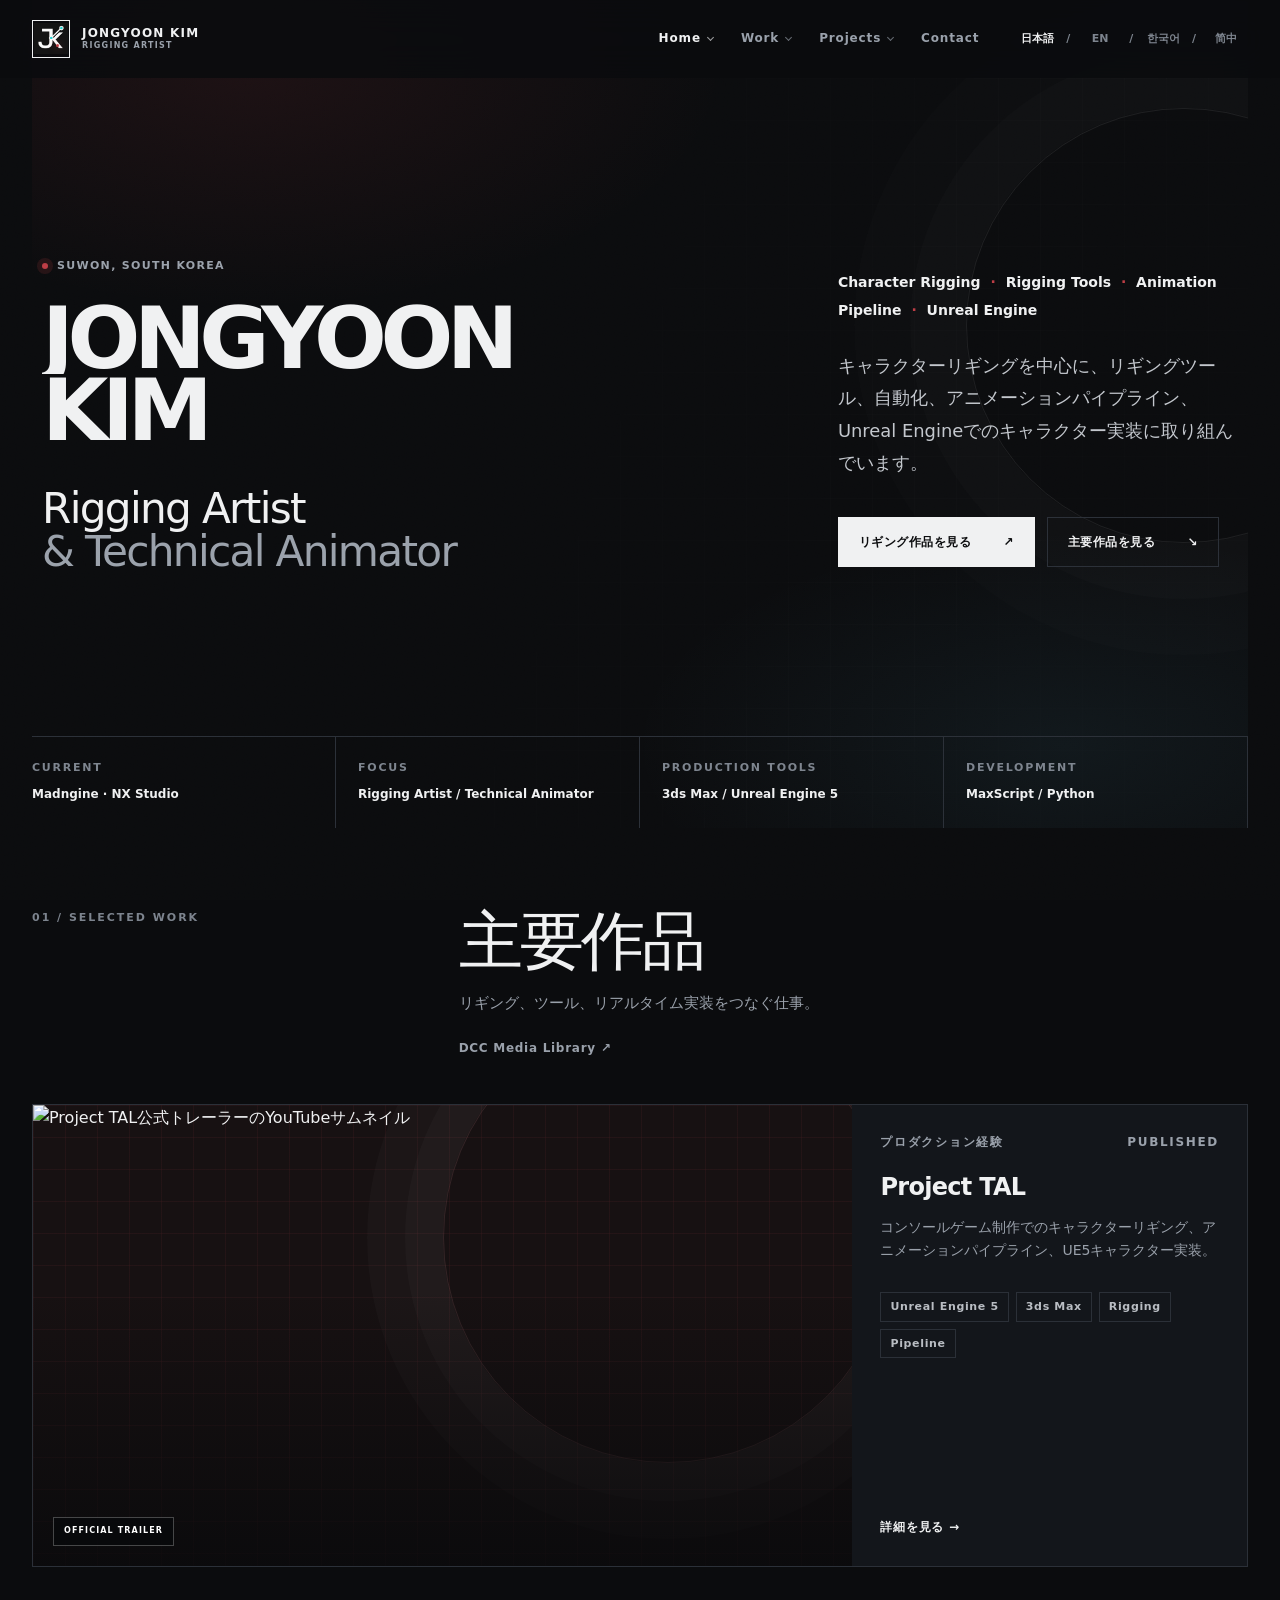
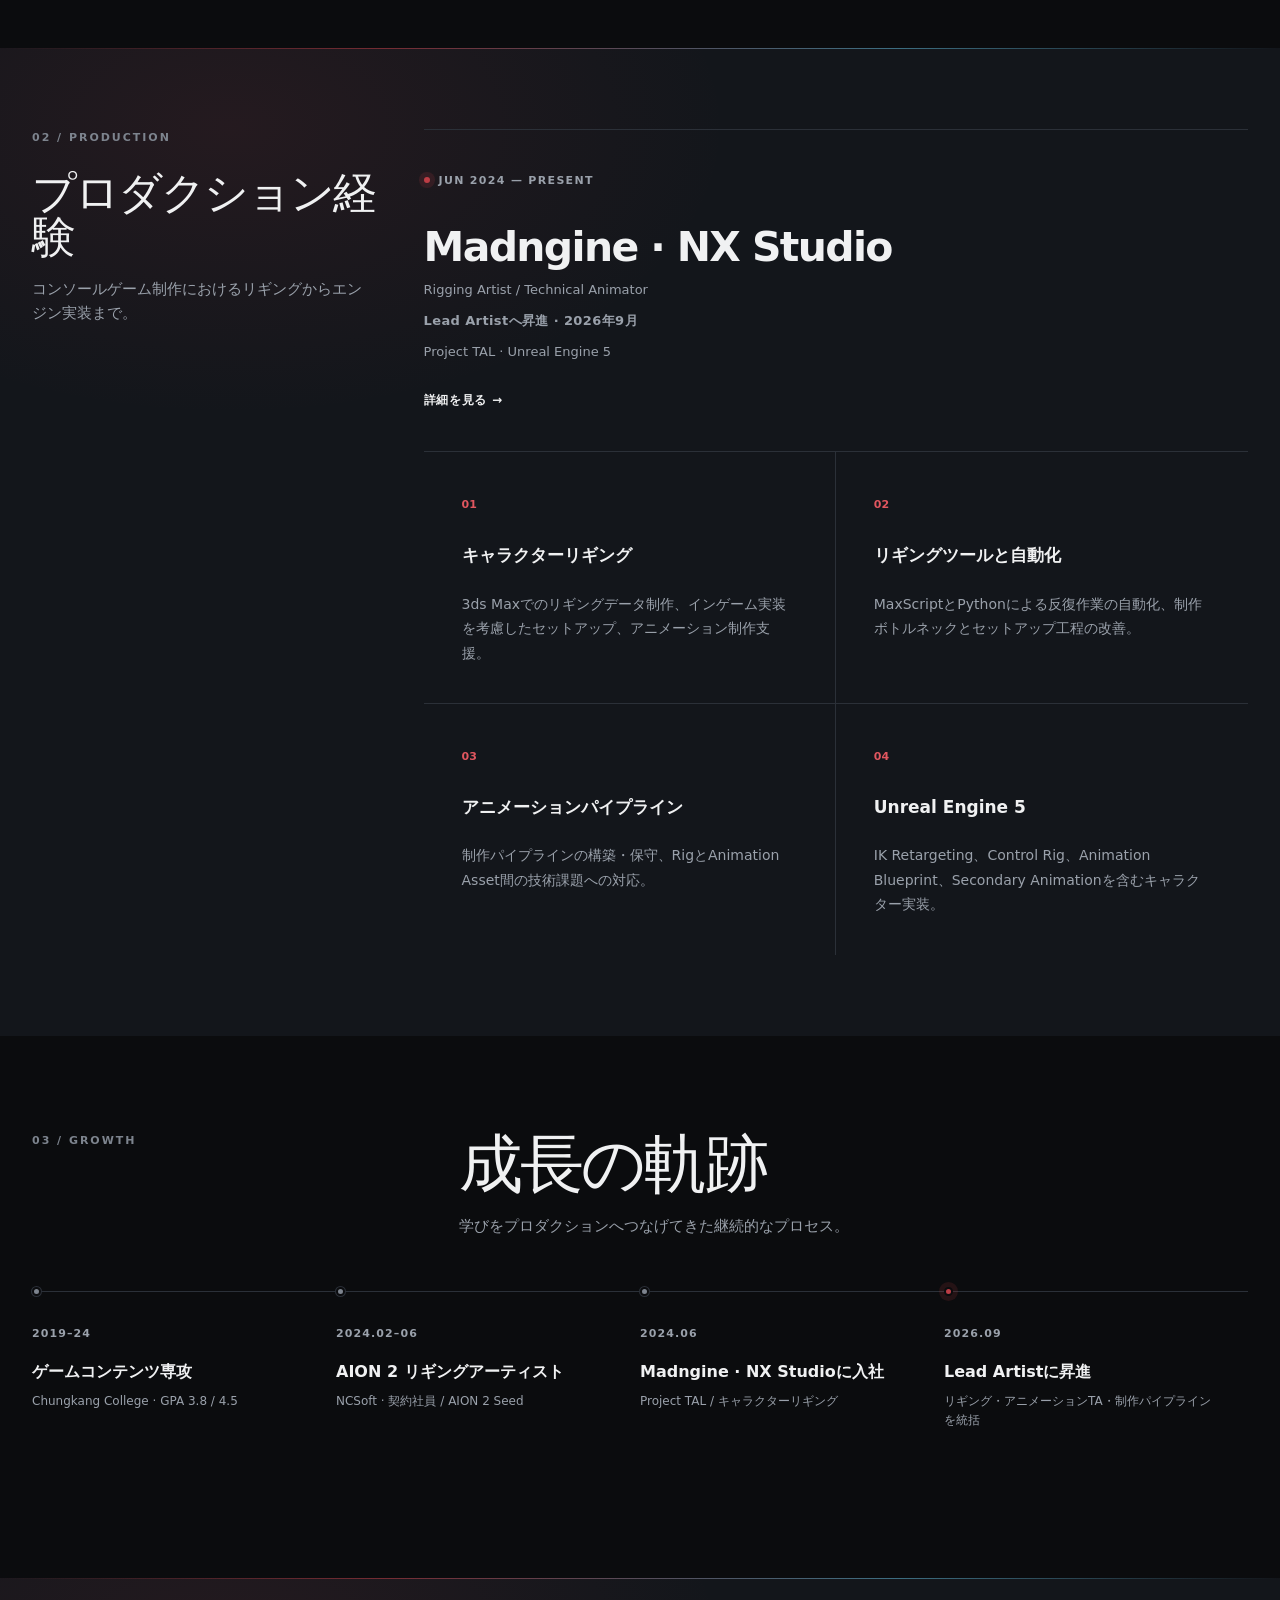
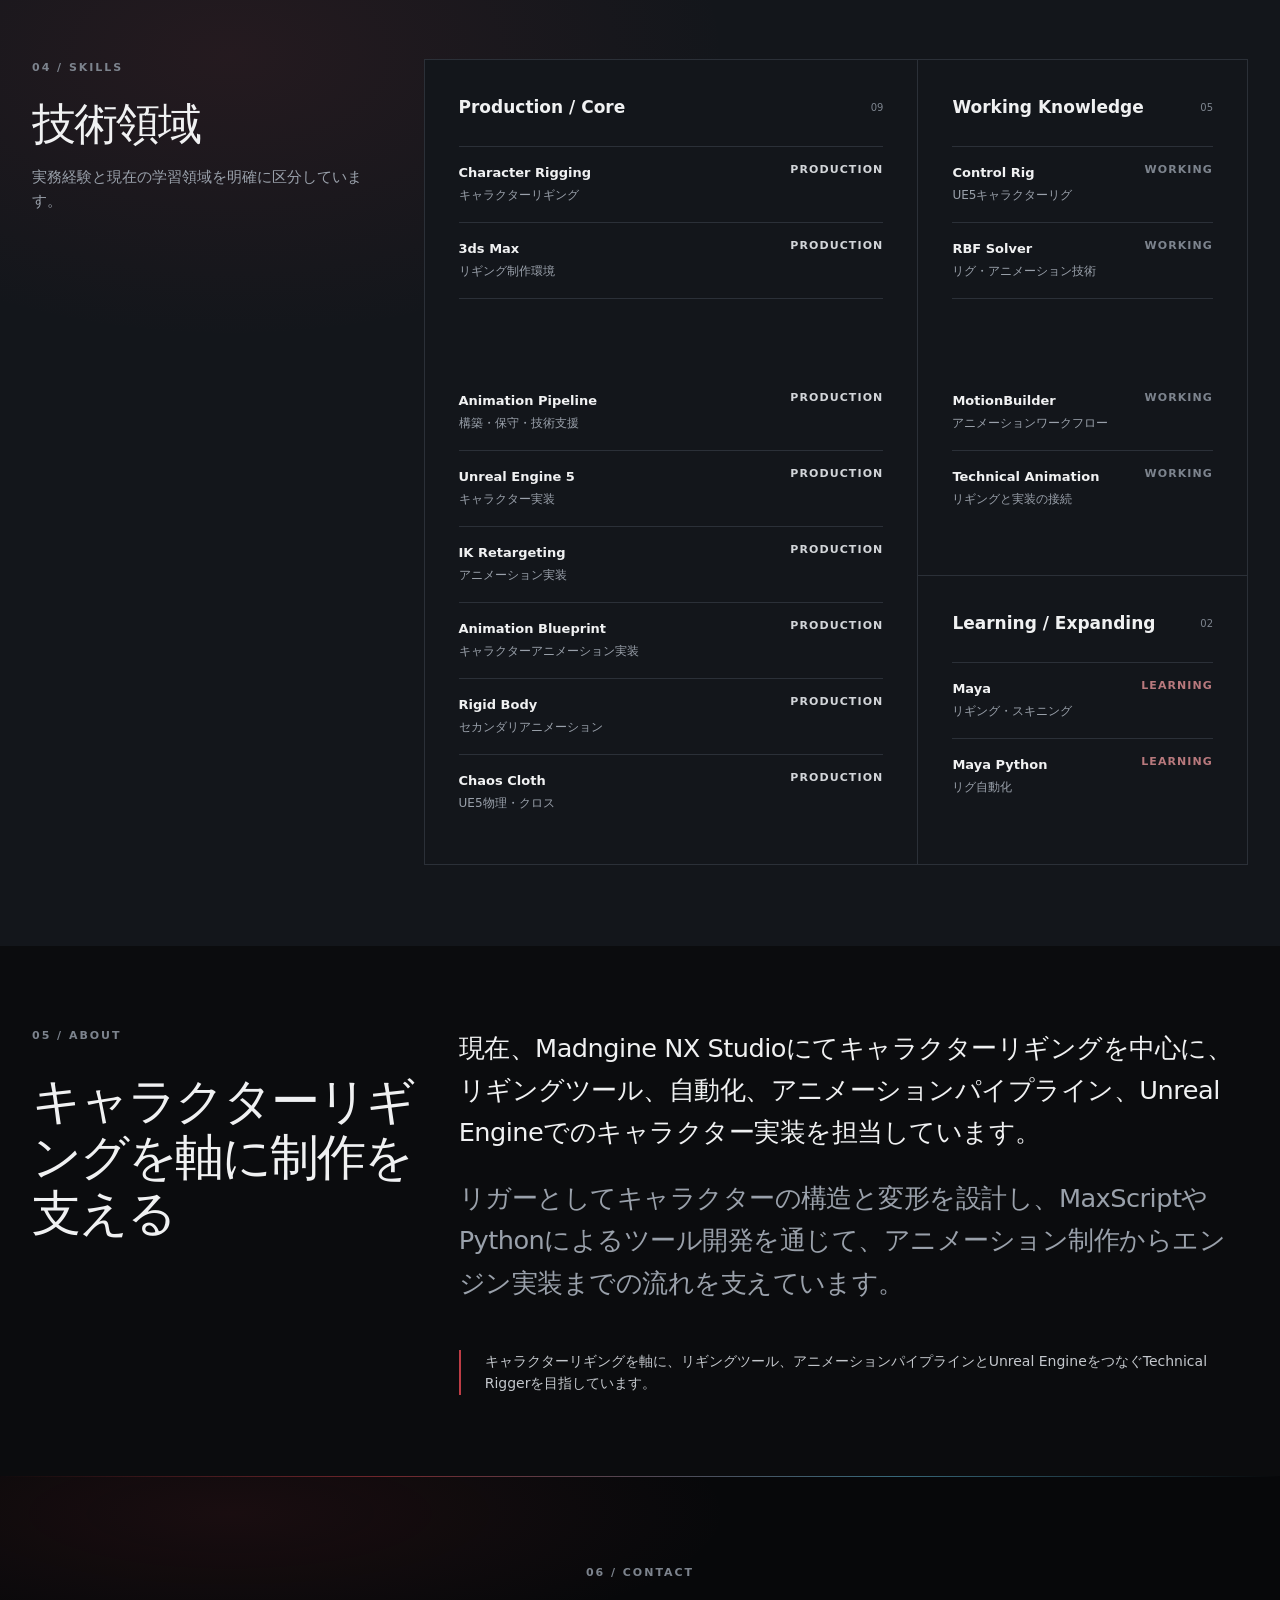
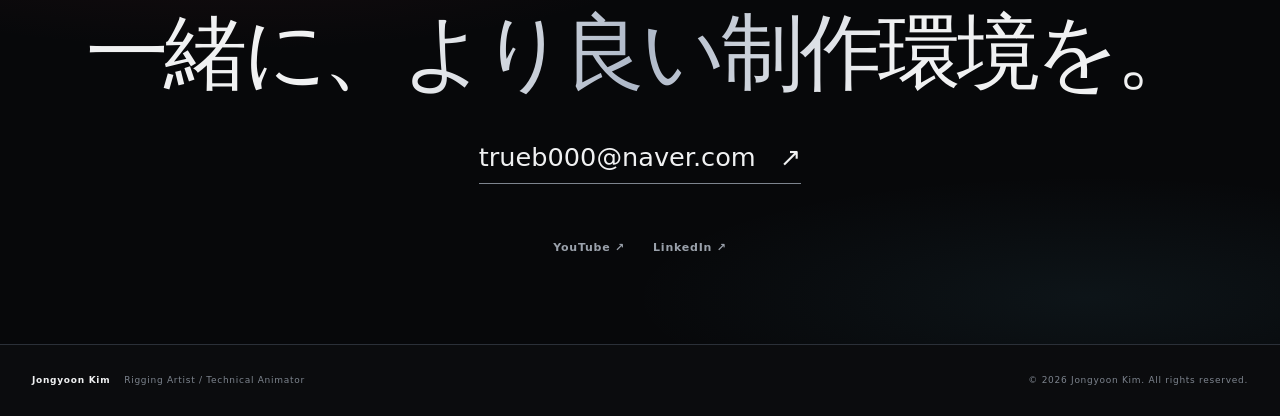
==== commit bf9dcd08: "Clarify career timeline dates and promotion" ====
--- a/index.html
+++ b/index.html
@@ -20,7 +20,7 @@
   <link rel="stylesheet" href="css/polish.css?v=20261003-1">
   <script src="data/profile.js" defer></script>
   <script src="data/projects.js" defer></script>
-  <script src="data/timeline.js" defer></script>
+  <script src="data/timeline.js?v=20261003-1" defer></script>
   <script src="data/translations.js?v=20261003-1" defer></script>
   <script src="js/i18n.js" defer></script>
   <script src="js/projects.js" defer></script>
